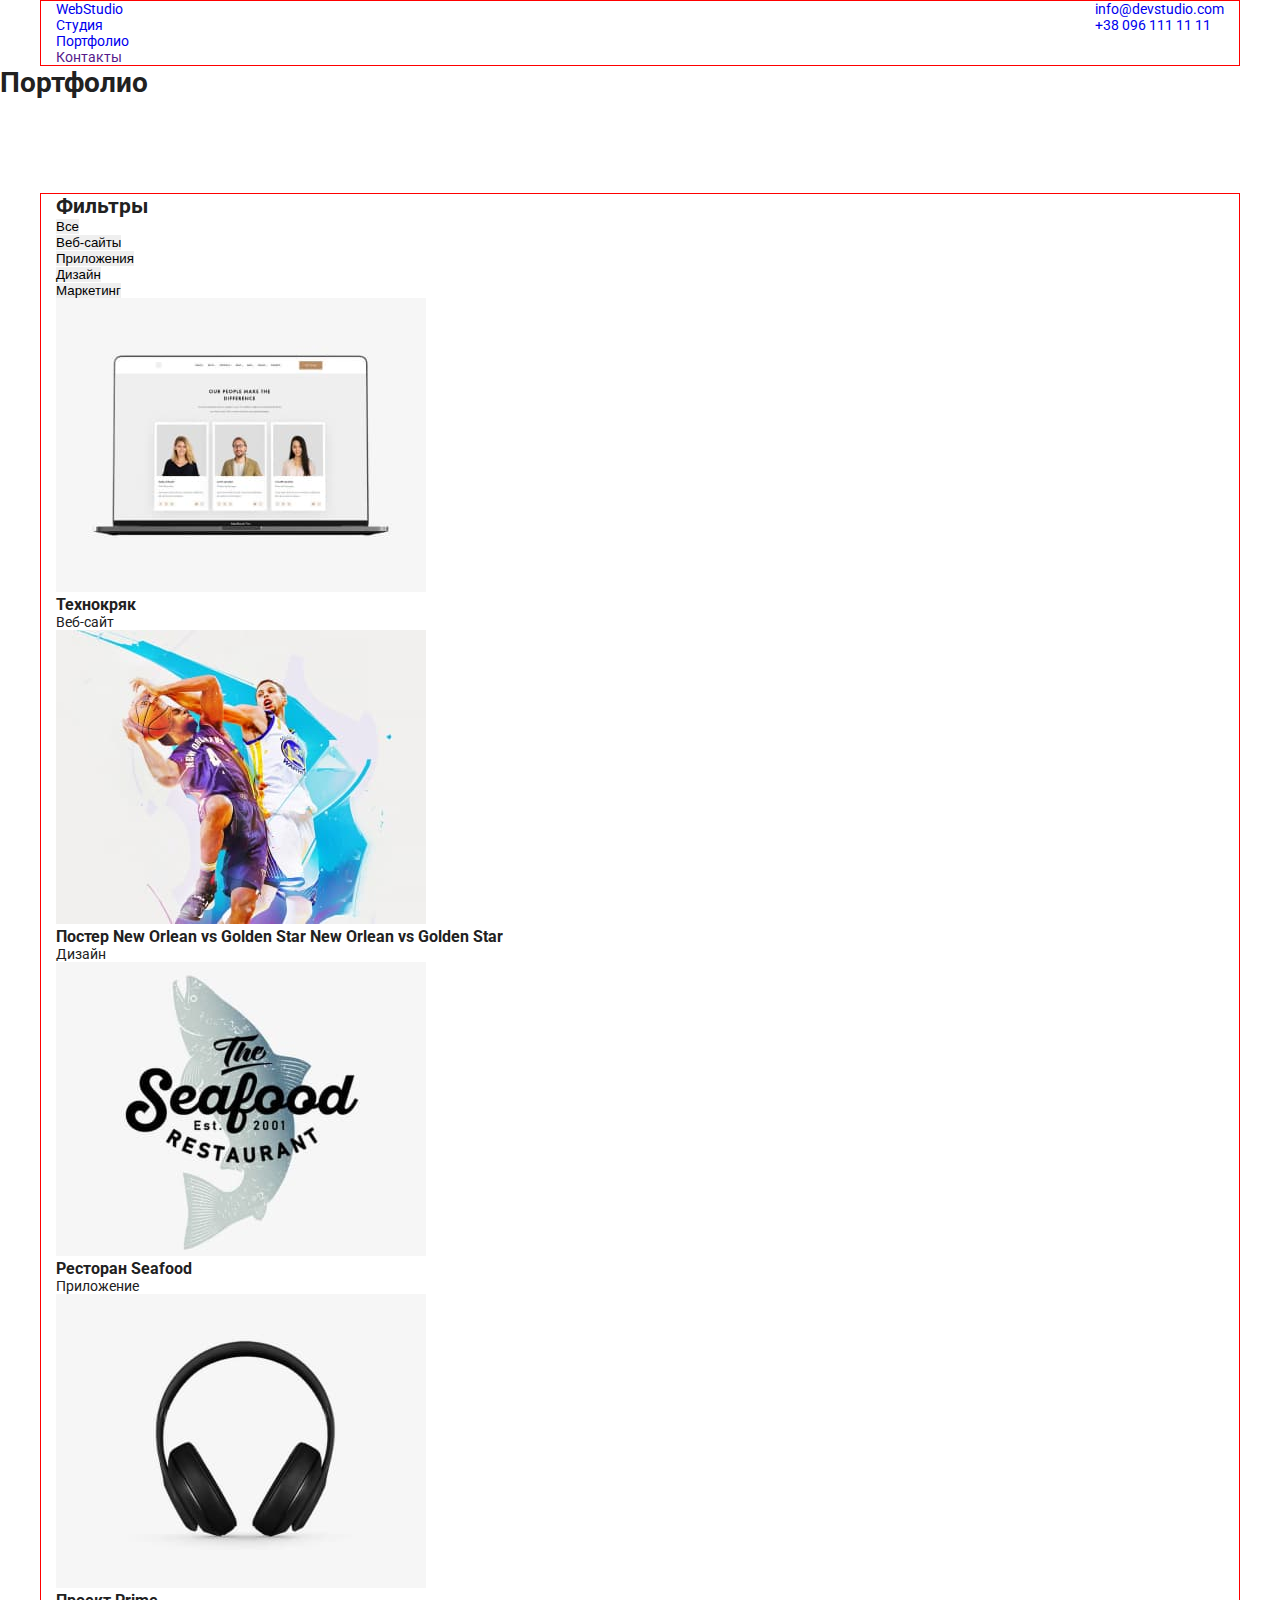
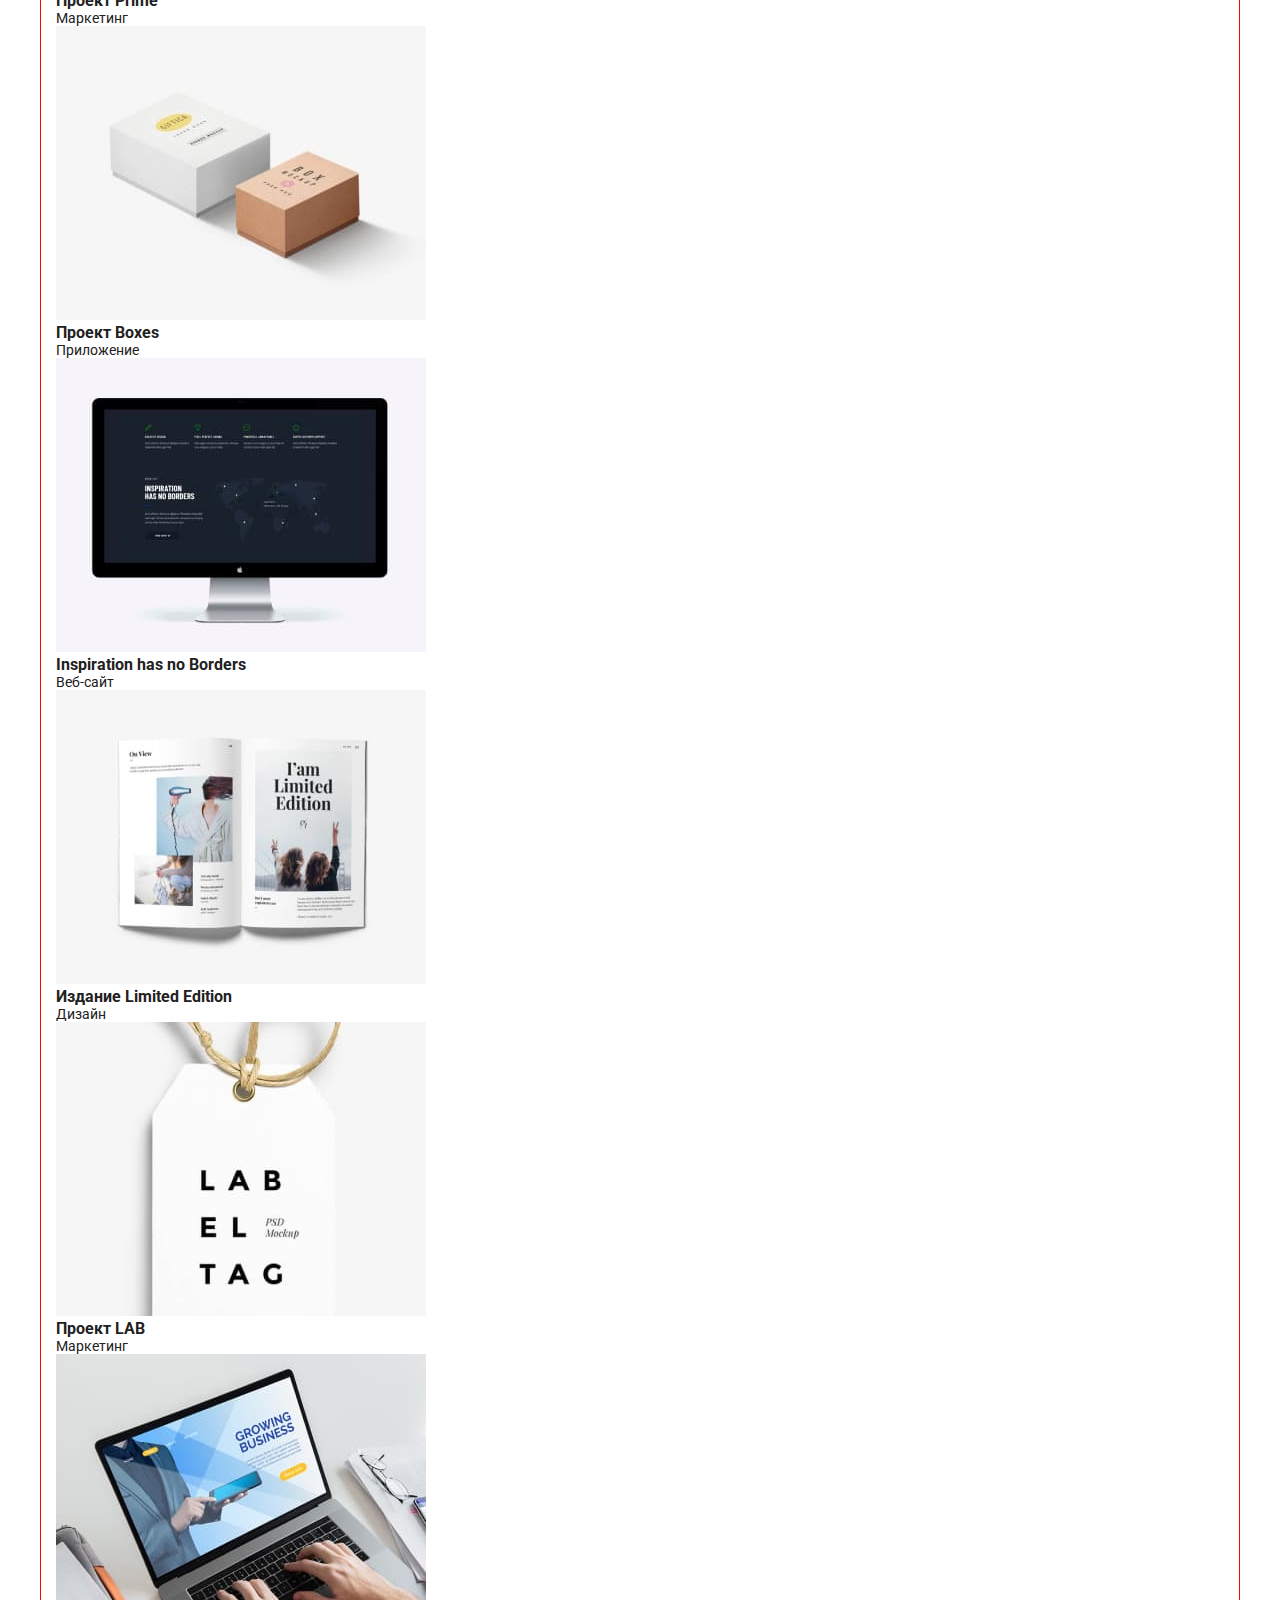
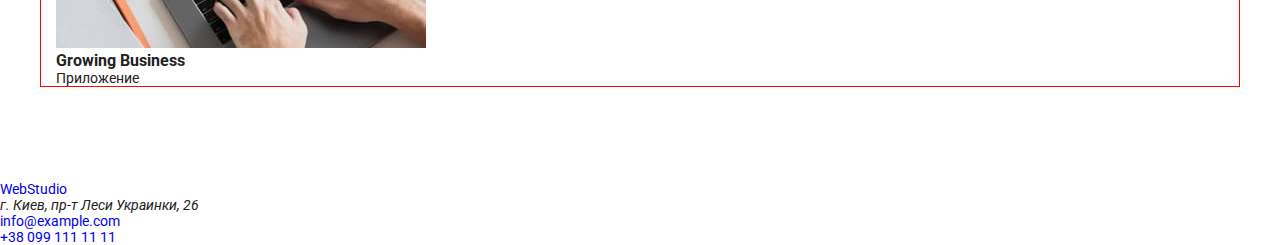
==== portfolio.html @ a8e79a12 "add html page 'portfolio', general css" ====
<!DOCTYPE html>
<html lang="en">
    <head>
        <meta charset="UTF-8" />
        <meta http-equiv="X-UA-Compatible" content="IE=edge" />
        <meta name="viewport" content="width=device-width, initial-scale=1.0" />
        <title>Document</title>
        <link rel="preconnect" href="https://fonts.googleapis.com" />
        <link rel="preconnect" href="https://fonts.gstatic.com" crossorigin />
        <link
            href="https://fonts.googleapis.com/css2?family=Raleway:wght@700&family=Roboto:wght@400;500;700;900&display=swap"
            rel="stylesheet"
        />
        <link rel="stylesheet" href="./css/reset.css" />
        <link rel="stylesheet" href="./css/styles.css" />
    </head>
    <body>
        <header class="header">
            <div class="container header-container">
                <nav>
                    <a href="./index.html" lang="eng" class="logo"
                        >Web<span>Studio</span></a
                    >
                    <ul class="nav-links">
                        <li class="nav-links-item">
                            <a class="nav-links-link" href="./index.html"
                                >Студия</a
                            >
                        </li>
                        <li class="nav-links-item">
                            <a
                                class="nav-links-link"
                                href="./portfolio.html"
                                lang="eng"
                                >Портфолио</a
                            >
                        </li>
                        <li class="nav-links-item">
                            <a class="nav-links-link" href="">Контакты</a>
                        </li>
                    </ul>
                </nav>
                <ul class="contacts">
                    <li class="contacts-item">
                        <a
                            href="mailto:info@devstudio.com"
                            class="contacts-link"
                            lang="eng"
                            >info@devstudio.com</a
                        >
                    </li>
                    <li class="contacts-item">
                        <a href="tel:+380961111111" class="contacts-link"
                            >+38 096 111 11 11</a
                        >
                    </li>
                </ul>
            </div>
        </header>
        <h1>Портфолио</h1>
        <section class="section">
            <div class="container">
                <h2>Фильтры</h2>
                <ul>
                    <li><button type="button">Все</button></li>
                    <li><button type="button">Веб-сайты</button></li>
                    <li><button type="button">Приложения</button></li>
                    <li><button type="button">Дизайн</button></li>
                    <li><button type="button">Маркетинг</button></li>
                </ul>
                <ul>
                    <li>
                        <img
                            src="./img/portfolio-page/project1.jpg"
                            alt="Экран
                        ноутбука с активной страницей веб-сайта"
                            width="370"
                            height="294"
                        />
                        <div class="description"></div>
                        <h3>Технокряк</h3>
                        <p>Веб-сайт</p>
                    </li>
                    <li>
                        <img
                            src="./img/portfolio-page/project2.jpg"
                            alt="Игра двух баскетболистов"
                            width="370"
                            height="294"
                        />
                        <div class="description">
                            <h3>
                                Постер
                                <span lang="eng"
                                    >New Orlean vs Golden Star</span
                                >
                                New Orlean vs Golden Star
                            </h3>
                            <p>Дизайн</p>
                        </div>
                    </li>
                    <li>
                        <img
                            src="./img/portfolio-page/project3.jpg"
                            alt="Логотип ресторана Seafood"
                            width="370"
                            height="294"
                        />
                        <div class="description">
                            <h3>Ресторан <span lang="eng">Seafood</span></h3>
                            <p>Приложение</p>
                        </div>
                    </li>
                    <li>
                        <img
                            src="./img/portfolio-page/project4.jpg"
                            alt="Чёрные наушники"
                            width="370"
                            height="294"
                        />
                        <div class="description">
                            <h3>Проект <span lang="eng">Prime</span></h3>
                            <p>Маркетинг</p>
                        </div>
                    </li>
                    <li>
                        <img
                            src="./img/portfolio-page/project5.jpg"
                            alt="Две коробки:белая и бежевая"
                            width="370"
                            height="294"
                        />
                        <div class="description">
                            <h3>Проект <span lang="eng">Boxes</span></h3>
                            <p>Приложение</p>
                        </div>
                    </li>
                    <li>
                        <img
                            src="./img/portfolio-page/project6.jpg"
                            alt="Стационарный монитор"
                            width="370"
                            height="294"
                        />
                        <div class="description">
                            <h3 lang="eng">Inspiration has no Borders</h3>
                            <p>Веб-сайт</p>
                        </div>
                    </li>
                    <li>
                        <img
                            src="./img/portfolio-page/project7.jpg"
                            alt="Разворот книги"
                            width="370"
                            height="294"
                        />
                        <div class="description">
                            <h3>
                                Издание <span lang="eng">Limited Edition</span>
                            </h3>
                            <p>Дизайн</p>
                        </div>
                    </li>
                    <li>
                        <img
                            src="./img/portfolio-page/project8.jpg"
                            alt="Бирка со шнурком и ушком"
                            width="370"
                            height="294"
                        />
                        <div class="description">
                            <h3>Проект <span lang="eng">LAB</span></h3>
                            <p>Маркетинг</p>
                        </div>
                    </li>
                    <li>
                        <img
                            src="./img/portfolio-page/project9.jpg"
                            alt="Работа за ноутбуком"
                            width="370"
                            height="294"
                        />
                        <div class="description">
                            <h3 lang="eng">Growing Business</h3>
                            <p>Приложение</p>
                        </div>
                    </li>
                </ul>
            </div>
        </section>

        <footer class="footer">
            <div class="conteiner">
                <a href="./index.html" lang="eng" class="logo"
                    >Web<span>Studio</span></a
                >
                <address>г. Киев, пр-т Леси Украинки, 26</address>
                <ul class="contacts">
                    <li class="contacts-item">
                        <a
                            href="mailto:info@example.com"
                            class="contacts-link"
                            lang="eng"
                            >info@example.com</a
                        >
                    </li>
                    <li class="contacts-item">
                        <a href="tel:+380991111111" class="contacts-link"
                            >+38 099 111 11 11</a
                        >
                    </li>
                </ul>
            </div>
        </footer>
    </body>
</html>
---- css/styles.css ----
:root {
    --primary-color: #212121;
    --secondary-color: #757575;
    --white-color: #fff;
}
body {
    font-size: 14px;
    font-weight: 400;
    font-style: normal;
    font-family: 'Roboto', 'sans-serif';
    color: var(--primary-color);
}
.section {
    padding: 94px 0;
}
.container {
    width: 1200px;
    margin: 0 auto;
    border: 1px solid red;
    padding: 0 15px;
}
.header-container {
    display: flex;
    justify-content: space-between;
}
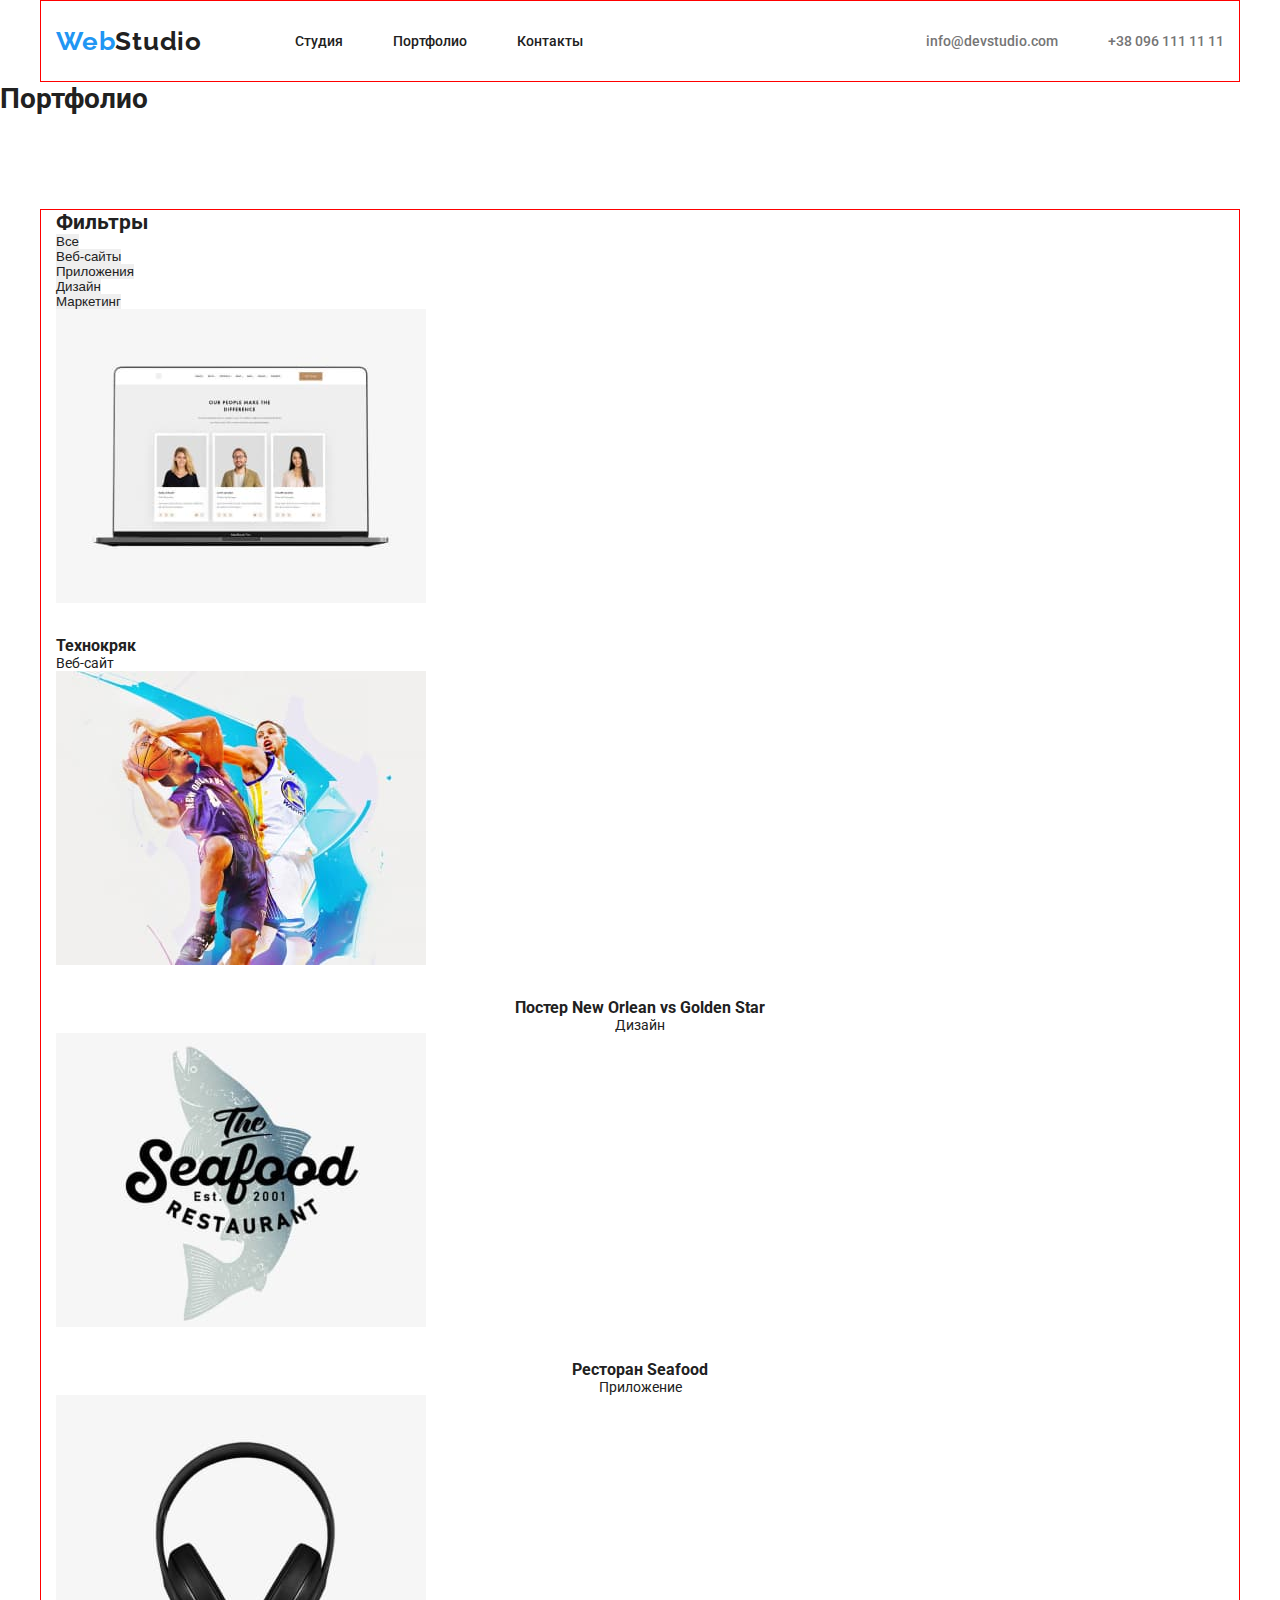
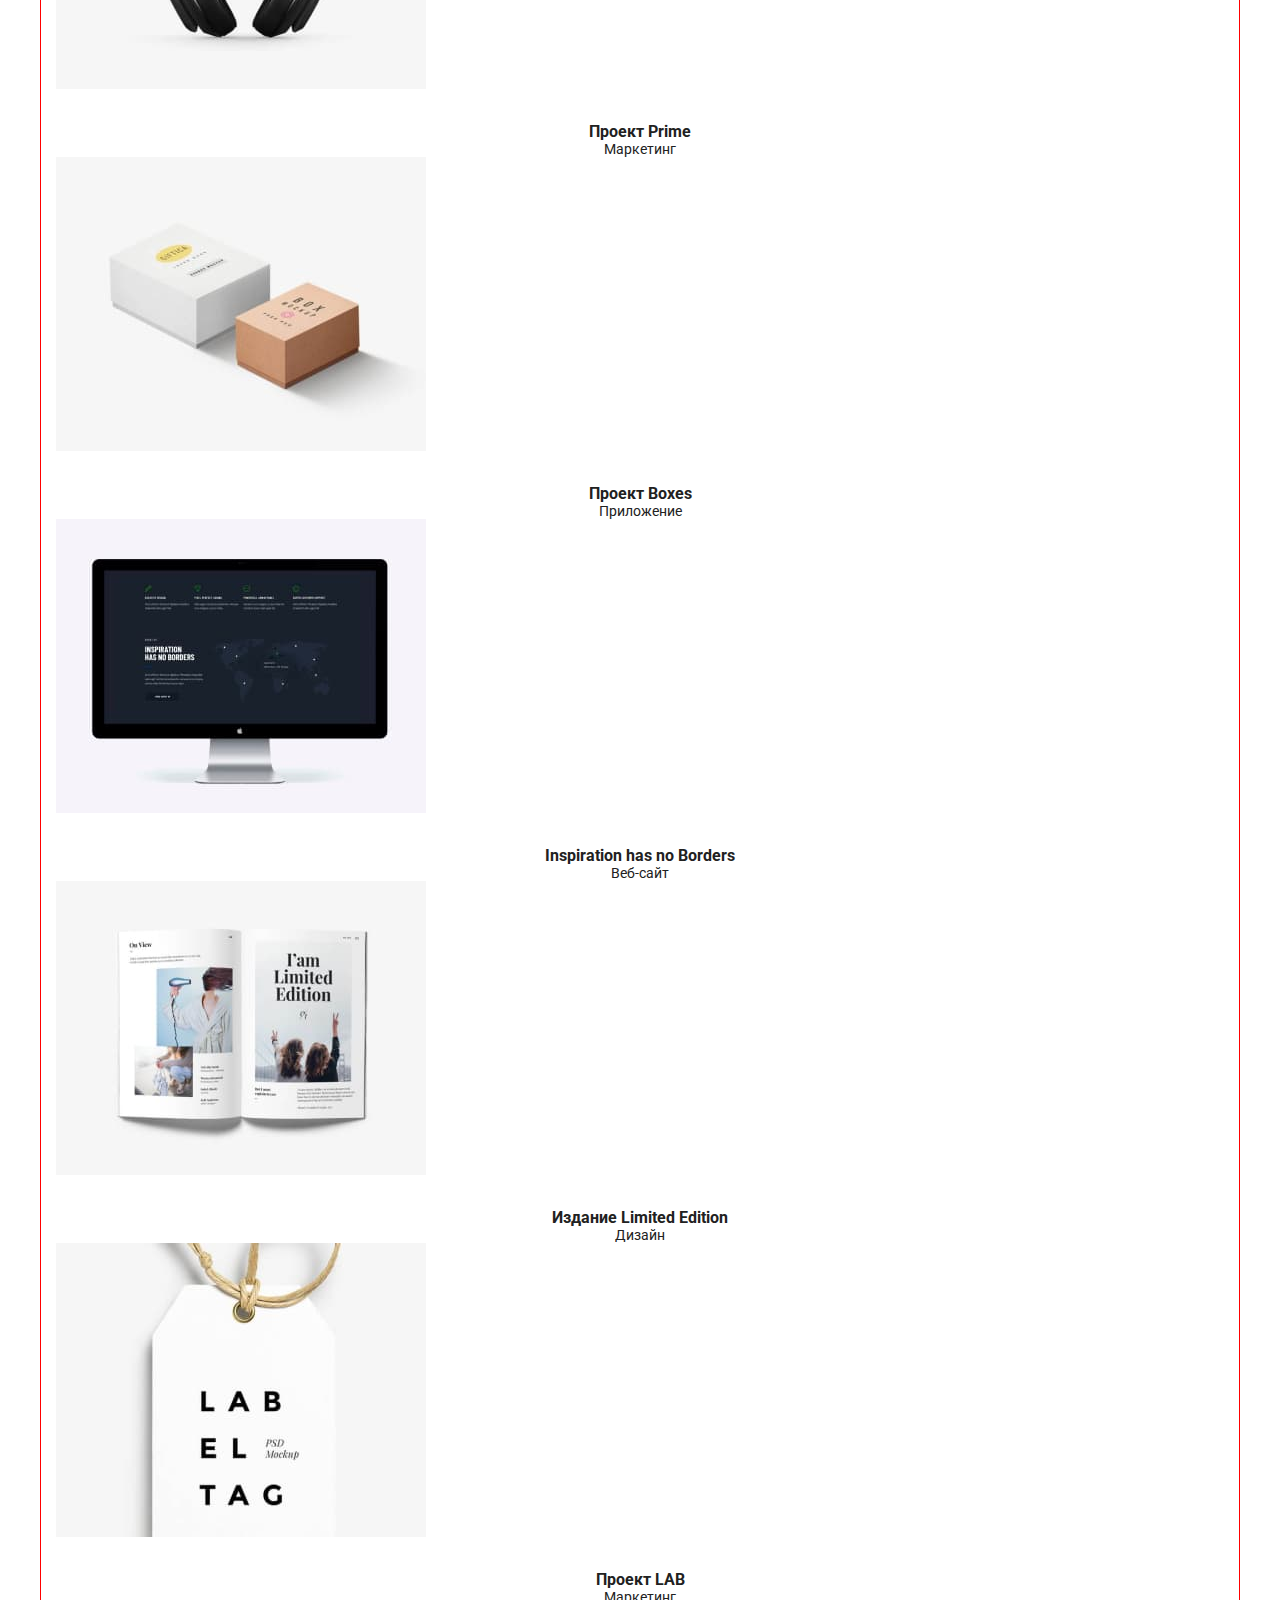
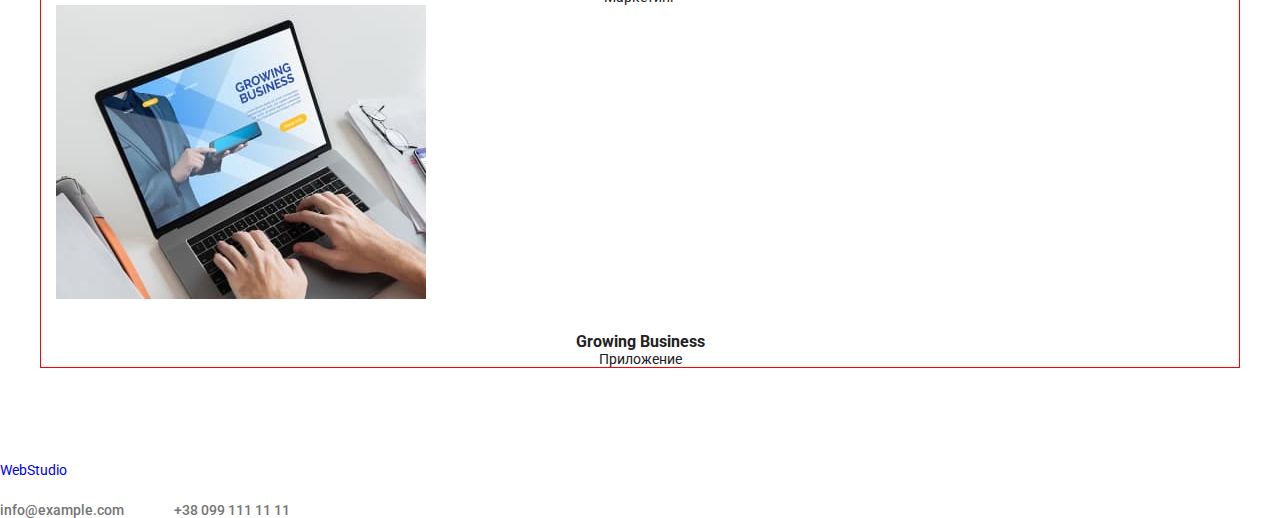
==== commit 8b5388bc: "add css styles" ====
--- a/portfolio.html
+++ b/portfolio.html
@@ -17,8 +17,8 @@
     <body>
         <header class="header">
             <div class="container header-container">
-                <nav>
-                    <a href="./index.html" lang="eng" class="logo"
+                <nav class="page-nav">
+                    <a href="./index.html" lang="en" class="logo"
                         >Web<span>Studio</span></a
                     >
                     <ul class="nav-links">
@@ -31,12 +31,12 @@
                             <a
                                 class="nav-links-link"
                                 href="./portfolio.html"
-                                lang="eng"
+                                lang="en"
                                 >Портфолио</a
                             >
                         </li>
                         <li class="nav-links-item">
-                            <a class="nav-links-link" href="">Контакты</a>
+                            <a class="nav-links-link" href="#">Контакты</a>
                         </li>
                     </ul>
                 </nav>
@@ -44,8 +44,8 @@
                     <li class="contacts-item">
                         <a
                             href="mailto:info@devstudio.com"
+                            lang="en"
                             class="contacts-link"
-                            lang="eng"
                             >info@devstudio.com</a
                         >
                     </li>
@@ -57,150 +57,169 @@
                 </ul>
             </div>
         </header>
-        <h1>Портфолио</h1>
-        <section class="section">
-            <div class="container">
-                <h2>Фильтры</h2>
-                <ul>
-                    <li><button type="button">Все</button></li>
-                    <li><button type="button">Веб-сайты</button></li>
-                    <li><button type="button">Приложения</button></li>
-                    <li><button type="button">Дизайн</button></li>
-                    <li><button type="button">Маркетинг</button></li>
-                </ul>
-                <ul>
-                    <li>
-                        <img
-                            src="./img/portfolio-page/project1.jpg"
-                            alt="Экран
+        <main>
+            <h1>Портфолио</h1>
+            <section class="section">
+                <div class="container">
+                    <h2>Фильтры</h2>
+                    <ul class="filter-button">
+                        <li>
+                            <button type="button" class="button">Все</button>
+                        </li>
+                        <li>
+                            <button type="button" class="button">
+                                Веб-сайты
+                            </button>
+                        </li>
+                        <li>
+                            <button type="button" class="button">
+                                Приложения
+                            </button>
+                        </li>
+                        <li>
+                            <button type="button" class="button">Дизайн</button>
+                        </li>
+                        <li>
+                            <button type="button" class="button">
+                                Маркетинг
+                            </button>
+                        </li>
+                    </ul>
+                    <ul>
+                        <li>
+                            <img
+                                src="./img/portfolio-page/project1.jpg"
+                                alt="Экран
                         ноутбука с активной страницей веб-сайта"
-                            width="370"
-                            height="294"
-                        />
-                        <div class="description"></div>
-                        <h3>Технокряк</h3>
-                        <p>Веб-сайт</p>
-                    </li>
-                    <li>
-                        <img
-                            src="./img/portfolio-page/project2.jpg"
-                            alt="Игра двух баскетболистов"
-                            width="370"
-                            height="294"
-                        />
-                        <div class="description">
-                            <h3>
-                                Постер
-                                <span lang="eng"
-                                    >New Orlean vs Golden Star</span
-                                >
-                                New Orlean vs Golden Star
-                            </h3>
-                            <p>Дизайн</p>
-                        </div>
-                    </li>
-                    <li>
-                        <img
-                            src="./img/portfolio-page/project3.jpg"
-                            alt="Логотип ресторана Seafood"
-                            width="370"
-                            height="294"
-                        />
-                        <div class="description">
-                            <h3>Ресторан <span lang="eng">Seafood</span></h3>
-                            <p>Приложение</p>
-                        </div>
-                    </li>
-                    <li>
-                        <img
-                            src="./img/portfolio-page/project4.jpg"
-                            alt="Чёрные наушники"
-                            width="370"
-                            height="294"
-                        />
-                        <div class="description">
-                            <h3>Проект <span lang="eng">Prime</span></h3>
-                            <p>Маркетинг</p>
-                        </div>
-                    </li>
-                    <li>
-                        <img
-                            src="./img/portfolio-page/project5.jpg"
-                            alt="Две коробки:белая и бежевая"
-                            width="370"
-                            height="294"
-                        />
-                        <div class="description">
-                            <h3>Проект <span lang="eng">Boxes</span></h3>
-                            <p>Приложение</p>
-                        </div>
-                    </li>
-                    <li>
-                        <img
-                            src="./img/portfolio-page/project6.jpg"
-                            alt="Стационарный монитор"
-                            width="370"
-                            height="294"
-                        />
-                        <div class="description">
-                            <h3 lang="eng">Inspiration has no Borders</h3>
+                                width="370"
+                                height="294"
+                            />
+                            <div class="description"></div>
+                            <h3>Технокряк</h3>
                             <p>Веб-сайт</p>
-                        </div>
-                    </li>
-                    <li>
-                        <img
-                            src="./img/portfolio-page/project7.jpg"
-                            alt="Разворот книги"
-                            width="370"
-                            height="294"
-                        />
-                        <div class="description">
-                            <h3>
-                                Издание <span lang="eng">Limited Edition</span>
-                            </h3>
-                            <p>Дизайн</p>
-                        </div>
-                    </li>
-                    <li>
-                        <img
-                            src="./img/portfolio-page/project8.jpg"
-                            alt="Бирка со шнурком и ушком"
-                            width="370"
-                            height="294"
-                        />
-                        <div class="description">
-                            <h3>Проект <span lang="eng">LAB</span></h3>
-                            <p>Маркетинг</p>
-                        </div>
-                    </li>
-                    <li>
-                        <img
-                            src="./img/portfolio-page/project9.jpg"
-                            alt="Работа за ноутбуком"
-                            width="370"
-                            height="294"
-                        />
-                        <div class="description">
-                            <h3 lang="eng">Growing Business</h3>
-                            <p>Приложение</p>
-                        </div>
-                    </li>
-                </ul>
-            </div>
-        </section>
-
+                        </li>
+                        <li>
+                            <img
+                                src="./img/portfolio-page/project2.jpg"
+                                alt="Игра двух баскетболистов"
+                                width="370"
+                                height="294"
+                            />
+                            <div class="description">
+                                <h3>
+                                    Постер
+                                    <span lang="en"
+                                        >New Orlean vs Golden Star</span
+                                    >
+                                </h3>
+                                <p>Дизайн</p>
+                            </div>
+                        </li>
+                        <li>
+                            <img
+                                src="./img/portfolio-page/project3.jpg"
+                                alt="Логотип ресторана Seafood"
+                                width="370"
+                                height="294"
+                            />
+                            <div class="description">
+                                <h3>Ресторан <span lang="en">Seafood</span></h3>
+                                <p>Приложение</p>
+                            </div>
+                        </li>
+                        <li>
+                            <img
+                                src="./img/portfolio-page/project4.jpg"
+                                alt="Чёрные наушники"
+                                width="370"
+                                height="294"
+                            />
+                            <div class="description">
+                                <h3>Проект <span lang="en">Prime</span></h3>
+                                <p>Маркетинг</p>
+                            </div>
+                        </li>
+                        <li>
+                            <img
+                                src="./img/portfolio-page/project5.jpg"
+                                alt="Две коробки:белая и бежевая"
+                                width="370"
+                                height="294"
+                            />
+                            <div class="description">
+                                <h3>Проект <span lang="en">Boxes</span></h3>
+                                <p>Приложение</p>
+                            </div>
+                        </li>
+                        <li>
+                            <img
+                                src="./img/portfolio-page/project6.jpg"
+                                alt="Стационарный монитор"
+                                width="370"
+                                height="294"
+                            />
+                            <div class="description">
+                                <h3 lang="en">Inspiration has no Borders</h3>
+                                <p>Веб-сайт</p>
+                            </div>
+                        </li>
+                        <li>
+                            <img
+                                src="./img/portfolio-page/project7.jpg"
+                                alt="Разворот книги"
+                                width="370"
+                                height="294"
+                            />
+                            <div class="description">
+                                <h3>
+                                    Издание
+                                    <span lang="en">Limited Edition</span>
+                                </h3>
+                                <p>Дизайн</p>
+                            </div>
+                        </li>
+                        <li>
+                            <img
+                                src="./img/portfolio-page/project8.jpg"
+                                alt="Бирка со шнурком и ушком"
+                                width="370"
+                                height="294"
+                            />
+                            <div class="description">
+                                <h3>Проект <span lang="en">LAB</span></h3>
+                                <p>Маркетинг</p>
+                            </div>
+                        </li>
+                        <li>
+                            <img
+                                src="./img/portfolio-page/project9.jpg"
+                                alt="Работа за ноутбуком"
+                                width="370"
+                                height="294"
+                            />
+                            <div class="description">
+                                <h3 lang="en">Growing Business</h3>
+                                <p>Приложение</p>
+                            </div>
+                        </li>
+                    </ul>
+                </div>
+            </section>
+        </main>
         <footer class="footer">
             <div class="conteiner">
-                <a href="./index.html" lang="eng" class="logo"
+                <a href="./index.html" lang="en" class="logo-footer"
                     >Web<span>Studio</span></a
                 >
-                <address>г. Киев, пр-т Леси Украинки, 26</address>
+                <address class="address">
+                    г. Киев, пр-т Леси Украинки, 26
+                </address>
                 <ul class="contacts">
                     <li class="contacts-item">
                         <a
                             href="mailto:info@example.com"
+                            lang="en"
                             class="contacts-link"
-                            lang="eng"
                             >info@example.com</a
                         >
                     </li>
--- a/css/styles.css
+++ b/css/styles.css
@@ -1,13 +1,14 @@
 :root {
     --primary-color: #212121;
     --secondary-color: #757575;
-    --white-color: #fff;
+    --white-color: #ffffff;
+    --accent-color: #2196f3;
 }
 body {
     font-size: 14px;
     font-weight: 400;
     font-style: normal;
-    font-family: 'Roboto', 'sans-serif';
+    font-family: 'Roboto', sans-serif;
     color: var(--primary-color);
 }
 .section {
@@ -19,7 +20,118 @@
     border: 1px solid red;
     padding: 0 15px;
 }
+.page-nav,
+.contacts,
+.nav-links,
+.header-container,
+.team,
+.items,
+.button {
+    display: flex;
+}
+.page-nav {
+    align-items: center;
+}
 .header-container {
-    display: flex;
     justify-content: space-between;
 }
+.logo {
+    font-family: 'Raleway', sans-serif;
+    font-weight: bold;
+    font-size: 26px;
+    line-height: calc(31 / 26);
+    letter-spacing: 0.03em;
+    color: var(--accent-color);
+    margin-right: 93px;
+}
+.logo span {
+    color: var(--primary-color);
+}
+.nav-links-item + .nav-links-item {
+    margin-left: 50px;
+}
+.contacts-item:not(:last-child) {
+    margin-right: 50px;
+}
+
+.contacts-link,
+.nav-links-link {
+    padding: 32px 0;
+    display: block;
+    font-weight: 500;
+    color: var(--primary-color);
+}
+
+.contacts-link {
+    color: var(--secondary-color);
+}
+.contacts-link:focus,
+.nav-links-link:hover,
+.contacts-link:hover,
+.nav-links-link:focus {
+    color: var(--accent-color);
+}
+button:hover,
+button:focus {
+    background-color: var(--accent-color);
+    color: var(--white-color);
+}
+
+.nav-links,
+.button {
+    color: var(--primary-color);
+}
+
+.address {
+    text-decoration: none;
+    font-size: 14px;
+    line-height: calc(24 / 14);
+    letter-spacing: 0.03em;
+    font-style: normal;
+    color: var(--white-color);
+}
+.description {
+    text-align: center;
+    margin-top: 30px;
+}
+
+.team-position {
+    margin: 10px 0 30px 0;
+    padding: 10px 0 30px 0;
+    font-size: 16px;
+    line-height: calc(19 / 16);
+    letter-spacing: 0.03em;
+    color: var(--secondary-color);
+}
+.team-section {
+    background-color: #f5f4fa;
+}
+.list-item-section {
+    padding: 30px 0;
+    margin-right: 30px;
+}
+.list-item {
+    background-color: var(--white-color);
+}
+.button {
+    cursor: pointer;
+}
+.footer-section {
+    background-color: #2f303a;
+    margin-bottom: 20px;
+}
+.footer-section span {
+    color: var(--white-color);
+}
+.footer-section .logo {
+    margin: 0 0 20px 0;
+}
+.contacts-item-footer {
+    font-size: 14px;
+    line-height: calc(24 / 14);
+    letter-spacing: 0.03em;
+    margin-top: 9px;
+}
+.footer .contacts-link {
+    padding: 0;
+}
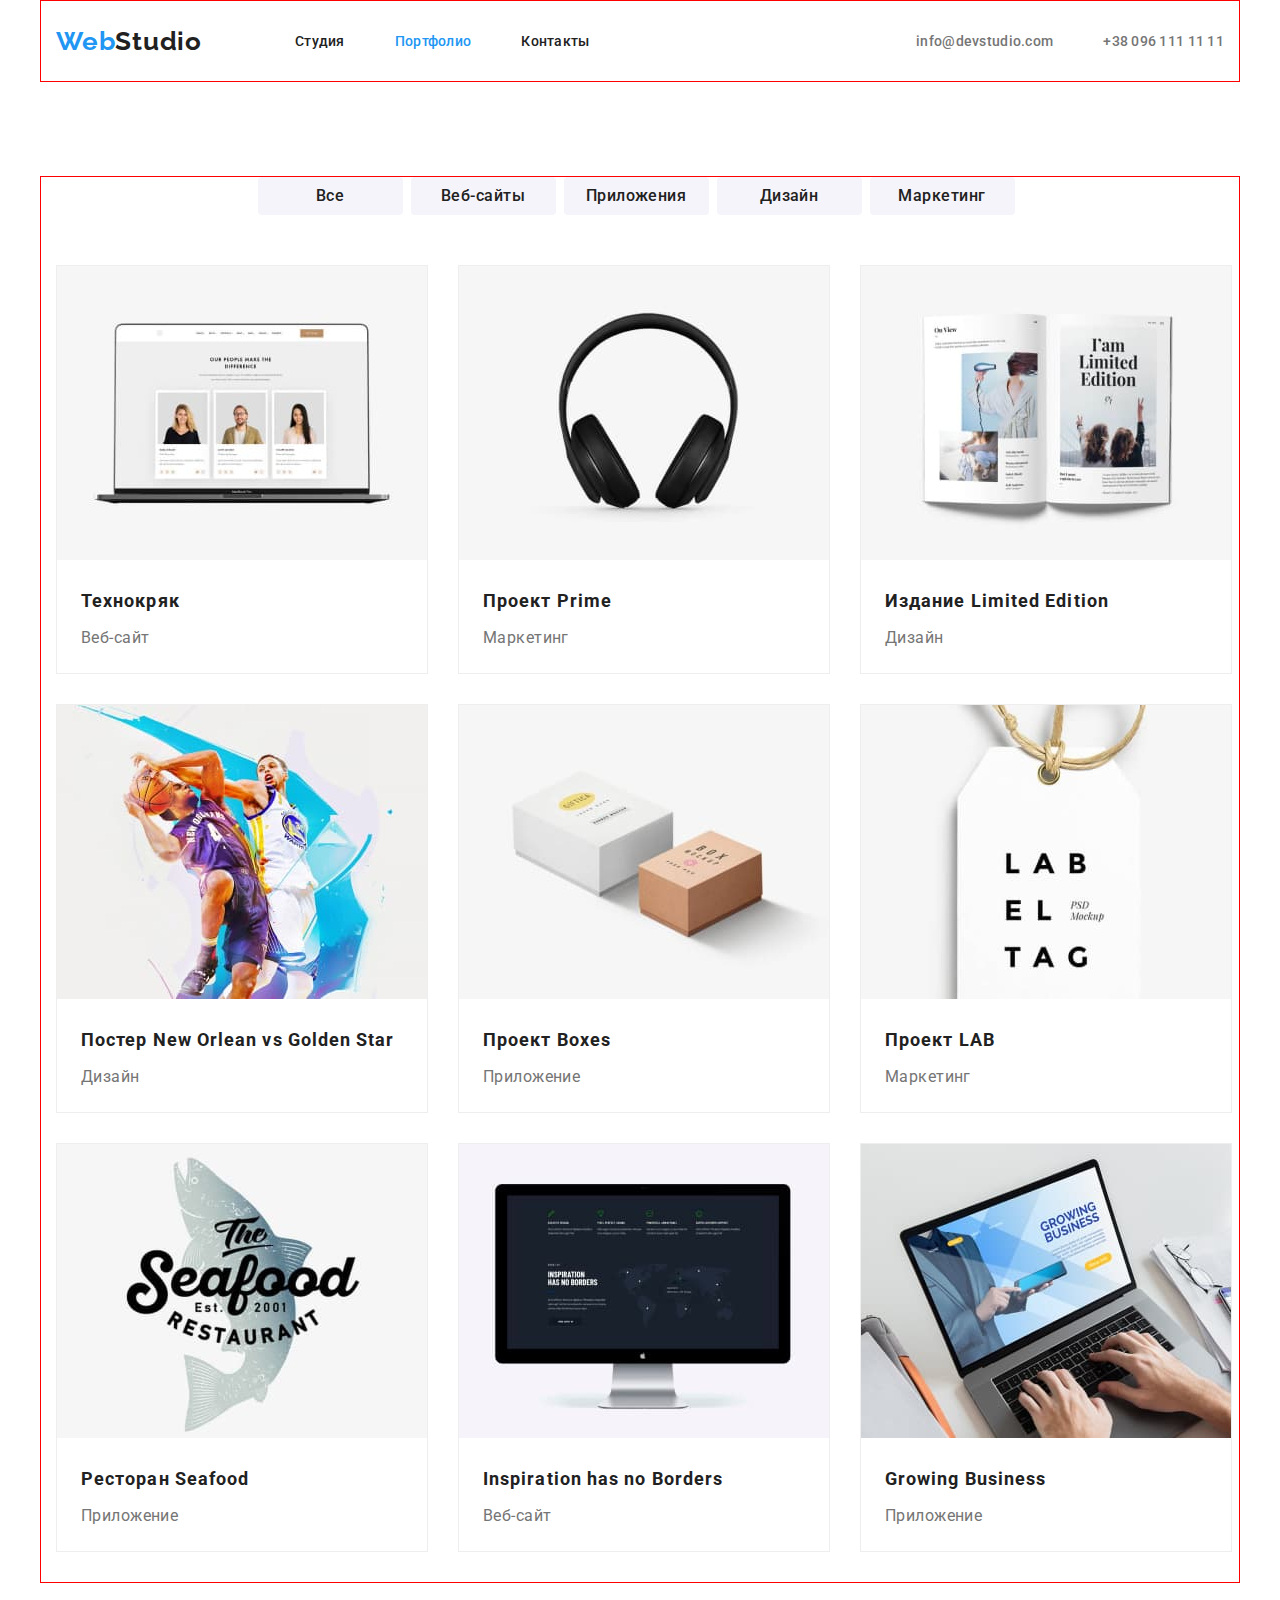
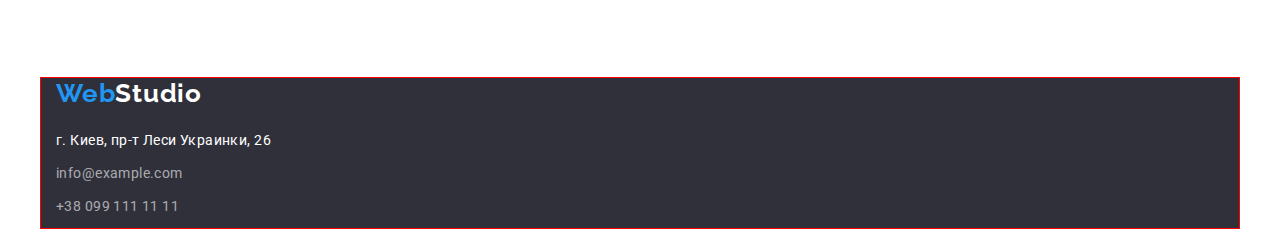
==== commit 6aee1701: "finish page portfolio" ====
--- a/portfolio.html
+++ b/portfolio.html
@@ -1,235 +1,219 @@
 <!DOCTYPE html>
 <html lang="en">
-    <head>
-        <meta charset="UTF-8" />
-        <meta http-equiv="X-UA-Compatible" content="IE=edge" />
-        <meta name="viewport" content="width=device-width, initial-scale=1.0" />
-        <title>Document</title>
-        <link rel="preconnect" href="https://fonts.googleapis.com" />
-        <link rel="preconnect" href="https://fonts.gstatic.com" crossorigin />
-        <link
-            href="https://fonts.googleapis.com/css2?family=Raleway:wght@700&family=Roboto:wght@400;500;700;900&display=swap"
-            rel="stylesheet"
-        />
-        <link rel="stylesheet" href="./css/reset.css" />
-        <link rel="stylesheet" href="./css/styles.css" />
-    </head>
-    <body>
-        <header class="header">
-            <div class="container header-container">
-                <nav class="page-nav">
-                    <a href="./index.html" lang="en" class="logo"
-                        >Web<span>Studio</span></a
-                    >
-                    <ul class="nav-links">
-                        <li class="nav-links-item">
-                            <a class="nav-links-link" href="./index.html"
-                                >Студия</a
-                            >
-                        </li>
-                        <li class="nav-links-item">
-                            <a
-                                class="nav-links-link"
-                                href="./portfolio.html"
-                                lang="en"
-                                >Портфолио</a
-                            >
-                        </li>
-                        <li class="nav-links-item">
-                            <a class="nav-links-link" href="#">Контакты</a>
-                        </li>
-                    </ul>
-                </nav>
-                <ul class="contacts">
-                    <li class="contacts-item">
-                        <a
-                            href="mailto:info@devstudio.com"
-                            lang="en"
-                            class="contacts-link"
-                            >info@devstudio.com</a
-                        >
-                    </li>
-                    <li class="contacts-item">
-                        <a href="tel:+380961111111" class="contacts-link"
-                            >+38 096 111 11 11</a
-                        >
-                    </li>
-                </ul>
+   <head>
+      <meta charset="UTF-8" />
+      <meta http-equiv="X-UA-Compatible" content="IE=edge" />
+      <meta name="viewport" content="width=device-width, initial-scale=1.0" />
+      <title>Document</title>
+      <link rel="preconnect" href="https://fonts.googleapis.com" />
+      <link rel="preconnect" href="https://fonts.gstatic.com" crossorigin />
+      <link
+         href="https://fonts.googleapis.com/css2?family=Raleway:wght@700&family=Roboto:wght@400;500;700;900&display=swap"
+         rel="stylesheet"
+      />
+      <link rel="stylesheet" href="./css/reset.css" />
+      <link rel="stylesheet" href="./css/styles.css" />
+   </head>
+   <body>
+      <header class="header">
+         <div class="container header-container">
+            <nav class="page-nav">
+               <a href="./index.html" lang="en" class="logo"
+                  >Web<span>Studio</span></a
+               >
+               <ul class="nav-links">
+                  <li class="nav-links-item">
+                     <a class="nav-links-link" href="./index.html">Студия</a>
+                  </li>
+                  <li class="nav-links-item">
+                     <a
+                        class="nav-links-link current-link"
+                        href="./portfolio.html"
+                        lang="en"
+                        >Портфолио</a
+                     >
+                  </li>
+                  <li class="nav-links-item">
+                     <a class="nav-links-link" href="#">Контакты</a>
+                  </li>
+               </ul>
+            </nav>
+            <ul class="contacts">
+               <li class="contacts-item">
+                  <a
+                     class="contacts-link"
+                     href="mailto:info@devstudio.com"
+                     lang="en"
+                     >info@devstudio.com</a
+                  >
+               </li>
+               <li class="contacts-item">
+                  <a class="contacts-link" href="tel:+380961111111"
+                     >+38 096 111 11 11</a
+                  >
+               </li>
+            </ul>
+         </div>
+      </header>
+      <main>
+         <h1 hidden>Портфолио</h1>
+         <section class="section">
+            <h2 hidden>Фильтр</h2>
+            <div class="container filter-container">
+               <section class="button-section">
+               <button type="button" class="filter-button">Все</button>
+
+               <button type="button" class="filter-button">Веб-сайты</button>
+
+               <button type="button" class="filter-button">Приложения</button>
+
+               <button type="button" class="filter-button">Дизайн</button>
+
+               <button type="button" class="filter-button">Маркетинг</button> </section>
+               <ul class="projects-list">
+                  <div>
+                  <li class="projects-list-item">
+                       <img
+                        src="./img/portfolio-page/project1.jpg"
+                        alt="Экран
+                        ноутбука с активной страницей веб-сайта"
+                        width="370"
+                        height="294"
+                     />
+                     <div class="description-projects">
+                     <h3 class="description-title">Технокряк</h3>
+                     <p class="description-subtitle">Веб-сайт</p></div>
+                  </li>
+                  <li class="projects-list-item">
+                     <img
+                        src="./img/portfolio-page/project2.jpg"
+                        alt="Игра двух баскетболистов"
+                        width="370"
+                        height="294"
+                     />
+                     <div class="description-projects">
+                        <h3  class="description-title">
+                           Постер
+                           <span lang="en">New Orlean vs Golden Star</span>
+                        </h3 class="description-title">
+                        <p class="description-subtitle">Дизайн</p>
+                     </div>
+                  </li>
+                  <li class="projects-list-item">
+                     <img
+                        src="./img/portfolio-page/project3.jpg"
+                        alt="Логотип ресторана Seafood"
+                        width="370"
+                        height="294"
+                     />
+                     <div class="description-projects">
+                        <h3 class="description-title">Ресторан <span lang="en">Seafood</span></h3>
+                        <p class="description-subtitle">Приложение</p>
+                     </div>
+                  </li></div>
+                  <div>
+                  <li class="projects-list-item">
+                     <img
+                        src="./img/portfolio-page/project4.jpg"
+                        alt="Чёрные наушники"
+                        width="370"
+                        height="294"
+                     />
+                     <div class="description-projects">
+                        <h3 class="description-title">Проект <span lang="en">Prime</span></h3>
+                        <p class="description-subtitle">Маркетинг</p>
+                     </div>
+                  </li>
+                  <li class="projects-list-item">
+                     <img
+                        src="./img/portfolio-page/project5.jpg"
+                        alt="Две коробки:белая и бежевая"
+                        width="370"
+                        height="294"
+                     />
+                     <div class="description-projects">
+                        <h3 class="description-title">Проект <span lang="en">Boxes</span></h3>
+                        <p class="description-subtitle">Приложение</p>
+                     </div>
+                  </li>
+                     <li class="projects-list-item">
+                     <img
+                        src="./img/portfolio-page/project6.jpg"
+                        alt="Стационарный монитор"
+                        width="370"
+                        height="294"
+                     />
+                     <div class="description-projects">
+                        <h3  class="description-title" lang="en">Inspiration has no Borders</h3>
+                        <p class="description-subtitle">Веб-сайт</p>
+                     </div>
+                  </li></div>
+                  <div>
+                  <li class="projects-list-item">
+                     <img
+                        src="./img/portfolio-page/project7.jpg"
+                        alt="Разворот книги"
+                        width="370"
+                        height="294"
+                     />
+                     <div class="description-projects">
+                        <h3 class="description-title">
+                           Издание
+                           <span lang="en">Limited Edition</span>
+                        </h3>
+                        <p class="description-subtitle">Дизайн</p>
+                     </div>
+                  </li>
+                  <li class="projects-list-item">
+                     <img
+                        src="./img/portfolio-page/project8.jpg"
+                        alt="Бирка со шнурком и ушком"
+                        width="370"
+                        height="294"
+                     />
+                     <div class="description-projects">
+                        <h3 class="description-title">Проект <span lang="en">LAB</span></h3>
+                        <p class="description-subtitle">Маркетинг</p>
+                     </div>
+                  </li>
+                  <li class="projects-list-item">
+                     <img
+                        src="./img/portfolio-page/project9.jpg"
+                        alt="Работа за ноутбуком"
+                        width="370"
+                        height="294"
+                     />
+                     <div class="description-projects">
+                        <h3 class="description-title" lang="en">Growing Business</h3>
+                        <p class="description-subtitle">Приложение</p>
+                     </div>
+                  </li></div>
+               </ul>
             </div>
-        </header>
-        <main>
-            <h1>Портфолио</h1>
-            <section class="section">
-                <div class="container">
-                    <h2>Фильтры</h2>
-                    <ul class="filter-button">
-                        <li>
-                            <button type="button" class="button">Все</button>
-                        </li>
-                        <li>
-                            <button type="button" class="button">
-                                Веб-сайты
-                            </button>
-                        </li>
-                        <li>
-                            <button type="button" class="button">
-                                Приложения
-                            </button>
-                        </li>
-                        <li>
-                            <button type="button" class="button">Дизайн</button>
-                        </li>
-                        <li>
-                            <button type="button" class="button">
-                                Маркетинг
-                            </button>
-                        </li>
-                    </ul>
-                    <ul>
-                        <li>
-                            <img
-                                src="./img/portfolio-page/project1.jpg"
-                                alt="Экран
-                        ноутбука с активной страницей веб-сайта"
-                                width="370"
-                                height="294"
-                            />
-                            <div class="description"></div>
-                            <h3>Технокряк</h3>
-                            <p>Веб-сайт</p>
-                        </li>
-                        <li>
-                            <img
-                                src="./img/portfolio-page/project2.jpg"
-                                alt="Игра двух баскетболистов"
-                                width="370"
-                                height="294"
-                            />
-                            <div class="description">
-                                <h3>
-                                    Постер
-                                    <span lang="en"
-                                        >New Orlean vs Golden Star</span
-                                    >
-                                </h3>
-                                <p>Дизайн</p>
-                            </div>
-                        </li>
-                        <li>
-                            <img
-                                src="./img/portfolio-page/project3.jpg"
-                                alt="Логотип ресторана Seafood"
-                                width="370"
-                                height="294"
-                            />
-                            <div class="description">
-                                <h3>Ресторан <span lang="en">Seafood</span></h3>
-                                <p>Приложение</p>
-                            </div>
-                        </li>
-                        <li>
-                            <img
-                                src="./img/portfolio-page/project4.jpg"
-                                alt="Чёрные наушники"
-                                width="370"
-                                height="294"
-                            />
-                            <div class="description">
-                                <h3>Проект <span lang="en">Prime</span></h3>
-                                <p>Маркетинг</p>
-                            </div>
-                        </li>
-                        <li>
-                            <img
-                                src="./img/portfolio-page/project5.jpg"
-                                alt="Две коробки:белая и бежевая"
-                                width="370"
-                                height="294"
-                            />
-                            <div class="description">
-                                <h3>Проект <span lang="en">Boxes</span></h3>
-                                <p>Приложение</p>
-                            </div>
-                        </li>
-                        <li>
-                            <img
-                                src="./img/portfolio-page/project6.jpg"
-                                alt="Стационарный монитор"
-                                width="370"
-                                height="294"
-                            />
-                            <div class="description">
-                                <h3 lang="en">Inspiration has no Borders</h3>
-                                <p>Веб-сайт</p>
-                            </div>
-                        </li>
-                        <li>
-                            <img
-                                src="./img/portfolio-page/project7.jpg"
-                                alt="Разворот книги"
-                                width="370"
-                                height="294"
-                            />
-                            <div class="description">
-                                <h3>
-                                    Издание
-                                    <span lang="en">Limited Edition</span>
-                                </h3>
-                                <p>Дизайн</p>
-                            </div>
-                        </li>
-                        <li>
-                            <img
-                                src="./img/portfolio-page/project8.jpg"
-                                alt="Бирка со шнурком и ушком"
-                                width="370"
-                                height="294"
-                            />
-                            <div class="description">
-                                <h3>Проект <span lang="en">LAB</span></h3>
-                                <p>Маркетинг</p>
-                            </div>
-                        </li>
-                        <li>
-                            <img
-                                src="./img/portfolio-page/project9.jpg"
-                                alt="Работа за ноутбуком"
-                                width="370"
-                                height="294"
-                            />
-                            <div class="description">
-                                <h3 lang="en">Growing Business</h3>
-                                <p>Приложение</p>
-                            </div>
-                        </li>
-                    </ul>
-                </div>
-            </section>
-        </main>
-        <footer class="footer">
-            <div class="conteiner">
-                <a href="./index.html" lang="en" class="logo-footer"
-                    >Web<span>Studio</span></a
-                >
-                <address class="address">
-                    г. Киев, пр-т Леси Украинки, 26
-                </address>
-                <ul class="contacts">
-                    <li class="contacts-item">
-                        <a
-                            href="mailto:info@example.com"
-                            lang="en"
-                            class="contacts-link"
-                            >info@example.com</a
-                        >
-                    </li>
-                    <li class="contacts-item">
-                        <a href="tel:+380991111111" class="contacts-link"
-                            >+38 099 111 11 11</a
-                        >
-                    </li>
-                </ul>
-            </div>
-        </footer>
-    </body>
+         </section>
+      </main>
+      <footer>
+         <div class="container footer-container">
+            <a href="./index.html" lang="en" class="logo"
+               >Web<span>Studio</span></a
+            >
+            <address class="address">г. Киев, пр-т Леси Украинки, 26</address>
+            <ul class="contacts-footer">
+               <li class="contacts-item-footer">
+                  <a
+                     href="mailto:info@example.com"
+                     class="contacts-link-footer"
+                     lang="en"
+                     >info@example.com</a
+                  >
+               </li>
+               <li class="contacts-item-footer">
+                  <a href="tel:+380991111111" class="contacts-link-footer"
+                     >+38 099 111 11 11</a
+                  >
+               </li>
+            </ul>
+         </div>
+      </footer>
+   </body>
 </html>
--- a/css/styles.css
+++ b/css/styles.css
@@ -1,137 +1,266 @@
 :root {
-    --primary-color: #212121;
-    --secondary-color: #757575;
-    --white-color: #ffffff;
-    --accent-color: #2196f3;
+   --primary-color: #212121;
+   --secondary-color: #757575;
+   --white-color: #ffffff;
+   --accent-color: #2196f3;
+   --secondary-font-title: 'Raleway', sans-serif;
+   --primary-font-title: 'Roboto', sans-serif;
+   --secondary-background-color: #f5f4fa;
+   --header-footer-background-color: #2f303a;
 }
 body {
-    font-size: 14px;
-    font-weight: 400;
-    font-style: normal;
-    font-family: 'Roboto', sans-serif;
-    color: var(--primary-color);
+   font-size: 14px;
+   font-weight: 400;
+   font-style: normal;
+   font-family: 'Roboto', sans-serif;
+   letter-spacing: 0.03em;
+   color: var(--primary-color);
+   background-color: var(--white-color);
 }
 .section {
-    padding: 94px 0;
+   padding: 94px 0;
 }
 .container {
-    width: 1200px;
-    margin: 0 auto;
-    border: 1px solid red;
-    padding: 0 15px;
-}
+   width: 1200px;
+   margin: 0 auto;
+   border: 1px solid red;
+   padding: 0 15px;
+}
+.header-container,
 .page-nav,
 .contacts,
 .nav-links,
-.header-container,
-.team,
-.items,
-.button {
-    display: flex;
+.team-list,
+.what-we-do-list,
+.feature-list,
+.projects-list,
+.button-section {
+   display: flex;
+}
+.header-container {
+   justify-content: space-between;
+}
+
+.logo {
+   font-family: var(--secondary-font-title);
+   font-weight: bold;
+   font-size: 26px;
+   line-height: calc(31 / 26);
+   letter-spacing: 0.03em;
+   color: #2196f3;
+   margin-right: 93px;
+}
+.logo span {
+   color: var(--primary-color);
+}
+.nav-links-item + .nav-links-item {
+   margin-left: 50px;
+}
+.contacts-item:not(:last-child) {
+   margin-right: 50px;
+}
+.nav-links-link,
+.contacts-link {
+   padding: 32px 0;
+   display: block;
+   font-weight: 500;
+   font-size: 14px;
+   line-height: calc(16 / 14);
+   letter-spacing: 0.02em;
+   color: var(--primary-color);
+}
+.contacts-link {
+   color: var(--secondary-color);
 }
 .page-nav {
-    align-items: center;
-}
-.header-container {
-    justify-content: space-between;
-}
-.logo {
-    font-family: 'Raleway', sans-serif;
-    font-weight: bold;
-    font-size: 26px;
-    line-height: calc(31 / 26);
-    letter-spacing: 0.03em;
-    color: var(--accent-color);
-    margin-right: 93px;
-}
-.logo span {
-    color: var(--primary-color);
-}
-.nav-links-item + .nav-links-item {
-    margin-left: 50px;
-}
-.contacts-item:not(:last-child) {
-    margin-right: 50px;
-}
-
-.contacts-link,
-.nav-links-link {
-    padding: 32px 0;
-    display: block;
-    font-weight: 500;
-    color: var(--primary-color);
-}
-
-.contacts-link {
-    color: var(--secondary-color);
-}
+   align-items: center;
+}
+.header {
+   background-color: var(--white-color);
+}
+
 .contacts-link:focus,
 .nav-links-link:hover,
 .contacts-link:hover,
-.nav-links-link:focus {
-    color: var(--accent-color);
-}
-button:hover,
-button:focus {
-    background-color: var(--accent-color);
-    color: var(--white-color);
-}
-
-.nav-links,
-.button {
-    color: var(--primary-color);
-}
-
+.nav-links-link:focus,
+.contacts-link-footer:hover,
+.contacts-link-footer:focus {
+   color: var(--accent-color);
+}
+.nav-links-item:current {
+   color: var(--accent-color);
+}
+.current-link {
+   color: var(--accent-color);
+}
+
+/* PAGE СТУДИЯ START */
+.modal-btn {
+   font-family: inherit;
+   font-weight: bold;
+   font-size: 16px;
+   font-style: inherit;
+   line-height: 1.88em;
+   align-items: center;
+   text-align: center;
+   letter-spacing: 0.06em;
+   background-color: var(--accent-color);
+   color: var(--white-color);
+   box-shadow: 0px 4px 4px rgba(0, 0, 0, 0.15);
+   border-radius: 4px;
+   padding: 10px 32px;
+}
+
+.hero {
+   font-size: 44px;
+   line-height: 1.36em;
+   text-align: center;
+   letter-spacing: 0.06em;
+   text-transform: uppercase;
+   color: var(--white-color);
+   background-color: var(--header-footer-background-color);
+}
+.feature-list-item h3 {
+   font-weight: bold;
+   line-height: 1.14;
+   text-transform: uppercase;
+   margin-bottom: 10px;
+}
+.contacts-item-footer {
+   margin-bottom: 9px;
+}
+.footer-logo {
+   display: block;
+   margin-bottom: 20px;
+}
+*/ .feature-list-item p {
+   line-height: 1.71em;
+   color: var(--secondary-color);
+}
+.feature-list-item {
+   width: 270px;
+}
+
+.what-we-do-section {
+   background-color: var(--white-color);
+}
+.what-we-do-section h2,
+.team-section h2 {
+   font-weight: bold;
+   font-size: 36px;
+   line-height: 1.17em;
+   text-align: center;
+}
+.what-we-do-item {
+   width: 370px;
+   height: 294px;
+   mix-blend-mode: normal;
+}
+.section h2 {
+   margin-bottom: 50px;
+}
+.team-container {
+   background-color: var(--secondary-background-color);
+}
+.team-list-item {
+   background-color: var(--white-color);
+   box-shadow: 0px 1px 3px rgba(0, 0, 0, 0.12), 0px 1px 1px rgba(0, 0, 0, 0.14),
+      0px 2px 1px rgba(0, 0, 0, 0.2);
+   border-radius: 0px 0px 4px 4px;
+}
+.description-name {
+   font-weight: 500;
+   font-size: 16px;
+   line-height: 1.19em;
+   text-align: center;
+   margin-bottom: 10px;
+}
+.description-team {
+   margin: 30px 0;
+}
+.feature-list-item,
+.what-we-do-item,
+.team-list-item {
+   margin-right: 30px;
+}
+.description-position {
+   font-size: 16px;
+   line-height: 1.19em;
+   text-align: center;
+   color: var(--secondary-color);
+}
+.footer-container {
+   background-color: var(--header-footer-background-color);
+}
+
+.footer-container span {
+   color: var(--white-color);
+}
 .address {
-    text-decoration: none;
-    font-size: 14px;
-    line-height: calc(24 / 14);
-    letter-spacing: 0.03em;
-    font-style: normal;
-    color: var(--white-color);
-}
-.description {
-    text-align: center;
-    margin-top: 30px;
-}
-
-.team-position {
-    margin: 10px 0 30px 0;
-    padding: 10px 0 30px 0;
-    font-size: 16px;
-    line-height: calc(19 / 16);
-    letter-spacing: 0.03em;
-    color: var(--secondary-color);
-}
-.team-section {
-    background-color: #f5f4fa;
-}
-.list-item-section {
-    padding: 30px 0;
-    margin-right: 30px;
-}
-.list-item {
-    background-color: var(--white-color);
-}
-.button {
-    cursor: pointer;
-}
-.footer-section {
-    background-color: #2f303a;
-    margin-bottom: 20px;
-}
-.footer-section span {
-    color: var(--white-color);
-}
-.footer-section .logo {
-    margin: 0 0 20px 0;
+   text-decoration: none;
+   line-height: 1.71em;
+   margin-top: 20px;
+   color: var(--white-color);
+   font-style: normal;
+}
+.contacts-link-footer {
+   color: rgba(255, 255, 255, 0.6);
 }
 .contacts-item-footer {
-    font-size: 14px;
-    line-height: calc(24 / 14);
-    letter-spacing: 0.03em;
-    margin-top: 9px;
-}
-.footer .contacts-link {
-    padding: 0;
-}
+   margin-top: 9px;
+   line-height: 1.71em;
+}
+
+/* PAGE СТУДИЯ FINISH */
+
+/* PAGE ПОРТФОЛИО START */
+.filter-button {
+   font-family: inherit;
+   font-weight: 500;
+   font-size: 16px;
+   line-height: 1.63em;
+   align-items: center;
+   text-align: center;
+   border-radius: 4px;
+   font-style: inherit;
+   letter-spacing: 0.03em;
+   color: inherit;
+   background: var(--secondary-background-color);
+   width: 145px;
+   height: 38px;
+   padding: 6px 22px;
+   margin: 0 8px 50px 0;
+}
+
+.filter-button:hover {
+   color: var(--white-color);
+   background-color: var(--accent-color);
+   box-shadow: 0px 3px 1px rgba(0, 0, 0, 0.1), 0px 1px 2px rgba(0, 0, 0, 0.08),
+      0px 2px 2px rgba(0, 0, 0, 0.12);
+}
+.description-title {
+   font-weight: bold;
+   font-size: 18px;
+   line-height: 2em;
+   letter-spacing: 0.06em;
+   margin-bottom: 4px;
+}
+.description-subtitle {
+   font-size: 16px;
+   line-height: 1.88em;
+   color: var(--secondary-color);
+}
+.description-projects {
+   margin: 20px 24px;
+}
+.filter-container {
+   background-color: var(--white-color);
+}
+.projects-list-item {
+   margin: 0 30px 30px 0;
+   border: 1px solid #eeeeee;
+}
+.button-section {
+   justify-content: center;
+}
+/* PAGE ПОРТФОЛИО FINISH */
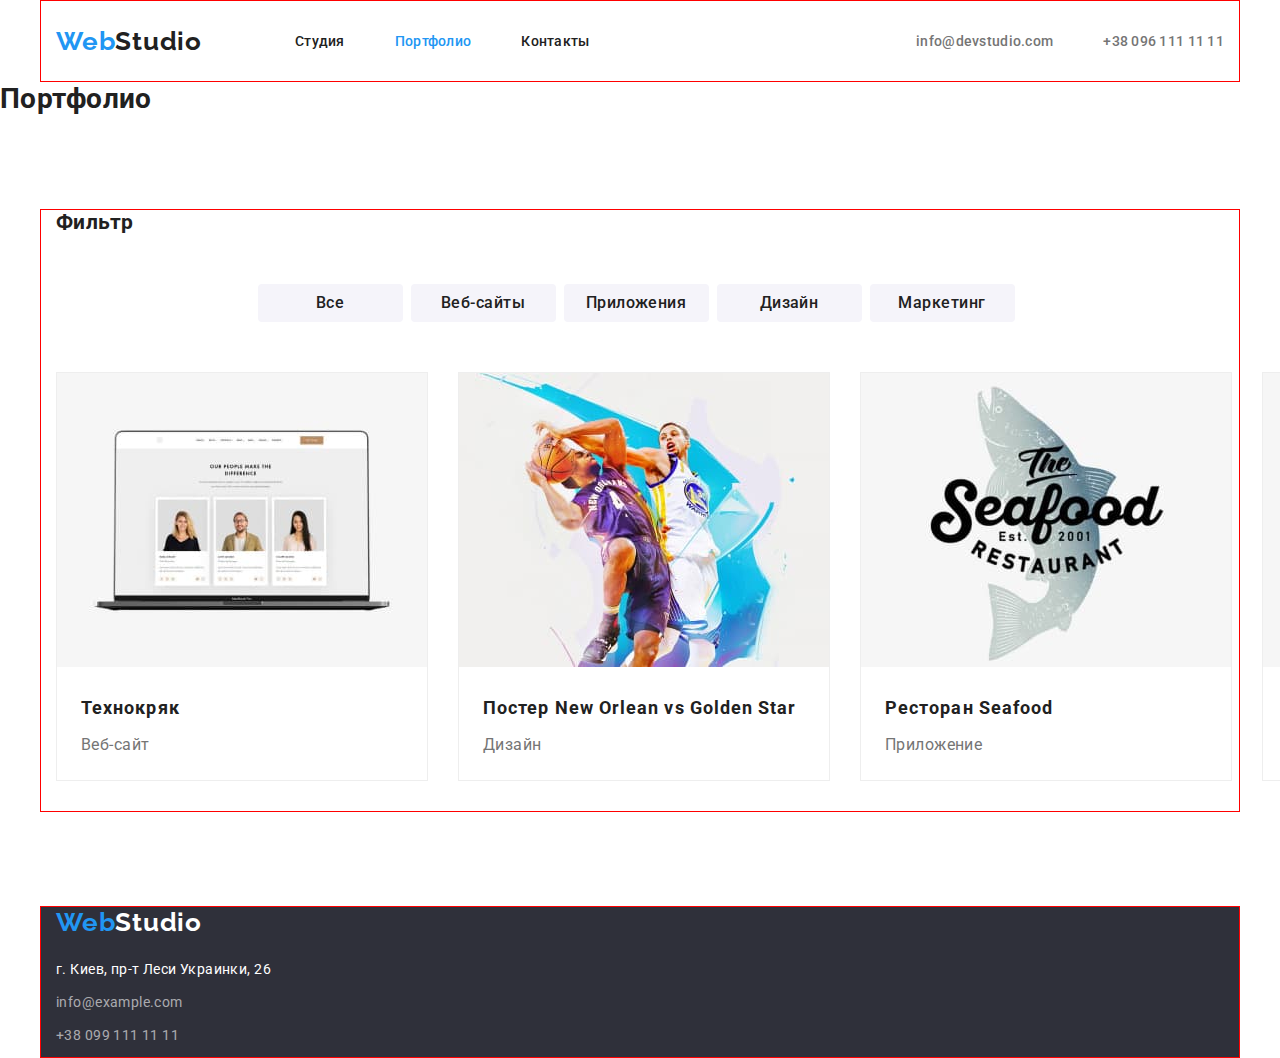
==== commit 3072a9f7: "after validation" ====
--- a/portfolio.html
+++ b/portfolio.html
@@ -56,24 +56,33 @@
          </div>
       </header>
       <main>
-         <h1 hidden>Портфолио</h1>
+         <h1>Портфолио</h1>
          <section class="section">
-            <h2 hidden>Фильтр</h2>
             <div class="container filter-container">
-               <section class="button-section">
-               <button type="button" class="filter-button">Все</button>
-
-               <button type="button" class="filter-button">Веб-сайты</button>
-
-               <button type="button" class="filter-button">Приложения</button>
-
-               <button type="button" class="filter-button">Дизайн</button>
-
-               <button type="button" class="filter-button">Маркетинг</button> </section>
+               <h2>Фильтр</h2>
+               <div class="button-filter">
+                  <button type="button" class="button-filter-item">Все</button>
+
+                  <button type="button" class="button-filter-item">
+                     Веб-сайты
+                  </button>
+
+                  <button type="button" class="button-filter-item">
+                     Приложения
+                  </button>
+
+                  <button type="button" class="button-filter-item">
+                     Дизайн
+                  </button>
+
+                  <button type="button" class="button-filter-item">
+                     Маркетинг
+                  </button>
+               </div>
+
                <ul class="projects-list">
-                  <div>
-                  <li class="projects-list-item">
-                       <img
+                  <li class="projects-list-item">
+                     <img
                         src="./img/portfolio-page/project1.jpg"
                         alt="Экран
                         ноутбука с активной страницей веб-сайта"
@@ -81,8 +90,9 @@
                         height="294"
                      />
                      <div class="description-projects">
-                     <h3 class="description-title">Технокряк</h3>
-                     <p class="description-subtitle">Веб-сайт</p></div>
+                        <h3 class="description-title">Технокряк</h3>
+                        <p class="description-subtitle">Веб-сайт</p>
+                     </div>
                   </li>
                   <li class="projects-list-item">
                      <img
@@ -92,10 +102,10 @@
                         height="294"
                      />
                      <div class="description-projects">
-                        <h3  class="description-title">
+                        <h3 class="description-title">
                            Постер
                            <span lang="en">New Orlean vs Golden Star</span>
-                        </h3 class="description-title">
+                        </h3>
                         <p class="description-subtitle">Дизайн</p>
                      </div>
                   </li>
@@ -107,11 +117,13 @@
                         height="294"
                      />
                      <div class="description-projects">
-                        <h3 class="description-title">Ресторан <span lang="en">Seafood</span></h3>
+                        <h3 class="description-title">
+                           Ресторан <span lang="en">Seafood</span>
+                        </h3>
                         <p class="description-subtitle">Приложение</p>
                      </div>
-                  </li></div>
-                  <div>
+                  </li>
+
                   <li class="projects-list-item">
                      <img
                         src="./img/portfolio-page/project4.jpg"
@@ -120,7 +132,9 @@
                         height="294"
                      />
                      <div class="description-projects">
-                        <h3 class="description-title">Проект <span lang="en">Prime</span></h3>
+                        <h3 class="description-title">
+                           Проект <span lang="en">Prime</span>
+                        </h3>
                         <p class="description-subtitle">Маркетинг</p>
                      </div>
                   </li>
@@ -132,11 +146,13 @@
                         height="294"
                      />
                      <div class="description-projects">
-                        <h3 class="description-title">Проект <span lang="en">Boxes</span></h3>
+                        <h3 class="description-title">
+                           Проект <span lang="en">Boxes</span>
+                        </h3>
                         <p class="description-subtitle">Приложение</p>
                      </div>
                   </li>
-                     <li class="projects-list-item">
+                  <li class="projects-list-item">
                      <img
                         src="./img/portfolio-page/project6.jpg"
                         alt="Стационарный монитор"
@@ -144,11 +160,13 @@
                         height="294"
                      />
                      <div class="description-projects">
-                        <h3  class="description-title" lang="en">Inspiration has no Borders</h3>
+                        <h3 class="description-title" lang="en">
+                           Inspiration has no Borders
+                        </h3>
                         <p class="description-subtitle">Веб-сайт</p>
                      </div>
-                  </li></div>
-                  <div>
+                  </li>
+
                   <li class="projects-list-item">
                      <img
                         src="./img/portfolio-page/project7.jpg"
@@ -172,7 +190,9 @@
                         height="294"
                      />
                      <div class="description-projects">
-                        <h3 class="description-title">Проект <span lang="en">LAB</span></h3>
+                        <h3 class="description-title">
+                           Проект <span lang="en">LAB</span>
+                        </h3>
                         <p class="description-subtitle">Маркетинг</p>
                      </div>
                   </li>
@@ -184,10 +204,12 @@
                         height="294"
                      />
                      <div class="description-projects">
-                        <h3 class="description-title" lang="en">Growing Business</h3>
+                        <h3 class="description-title" lang="en">
+                           Growing Business
+                        </h3>
                         <p class="description-subtitle">Приложение</p>
                      </div>
-                  </li></div>
+                  </li>
                </ul>
             </div>
          </section>
--- a/css/styles.css
+++ b/css/styles.css
@@ -34,7 +34,7 @@
 .what-we-do-list,
 .feature-list,
 .projects-list,
-.button-section {
+.button-filter {
    display: flex;
 }
 .header-container {
@@ -214,7 +214,7 @@
 /* PAGE СТУДИЯ FINISH */
 
 /* PAGE ПОРТФОЛИО START */
-.filter-button {
+.button-filter-item {
    font-family: inherit;
    font-weight: 500;
    font-size: 16px;
@@ -232,7 +232,7 @@
    margin: 0 8px 50px 0;
 }
 
-.filter-button:hover {
+.button-filter-item:hover {
    color: var(--white-color);
    background-color: var(--accent-color);
    box-shadow: 0px 3px 1px rgba(0, 0, 0, 0.1), 0px 1px 2px rgba(0, 0, 0, 0.08),
@@ -260,7 +260,7 @@
    margin: 0 30px 30px 0;
    border: 1px solid #eeeeee;
 }
-.button-section {
+.button-filter {
    justify-content: center;
 }
 /* PAGE ПОРТФОЛИО FINISH */
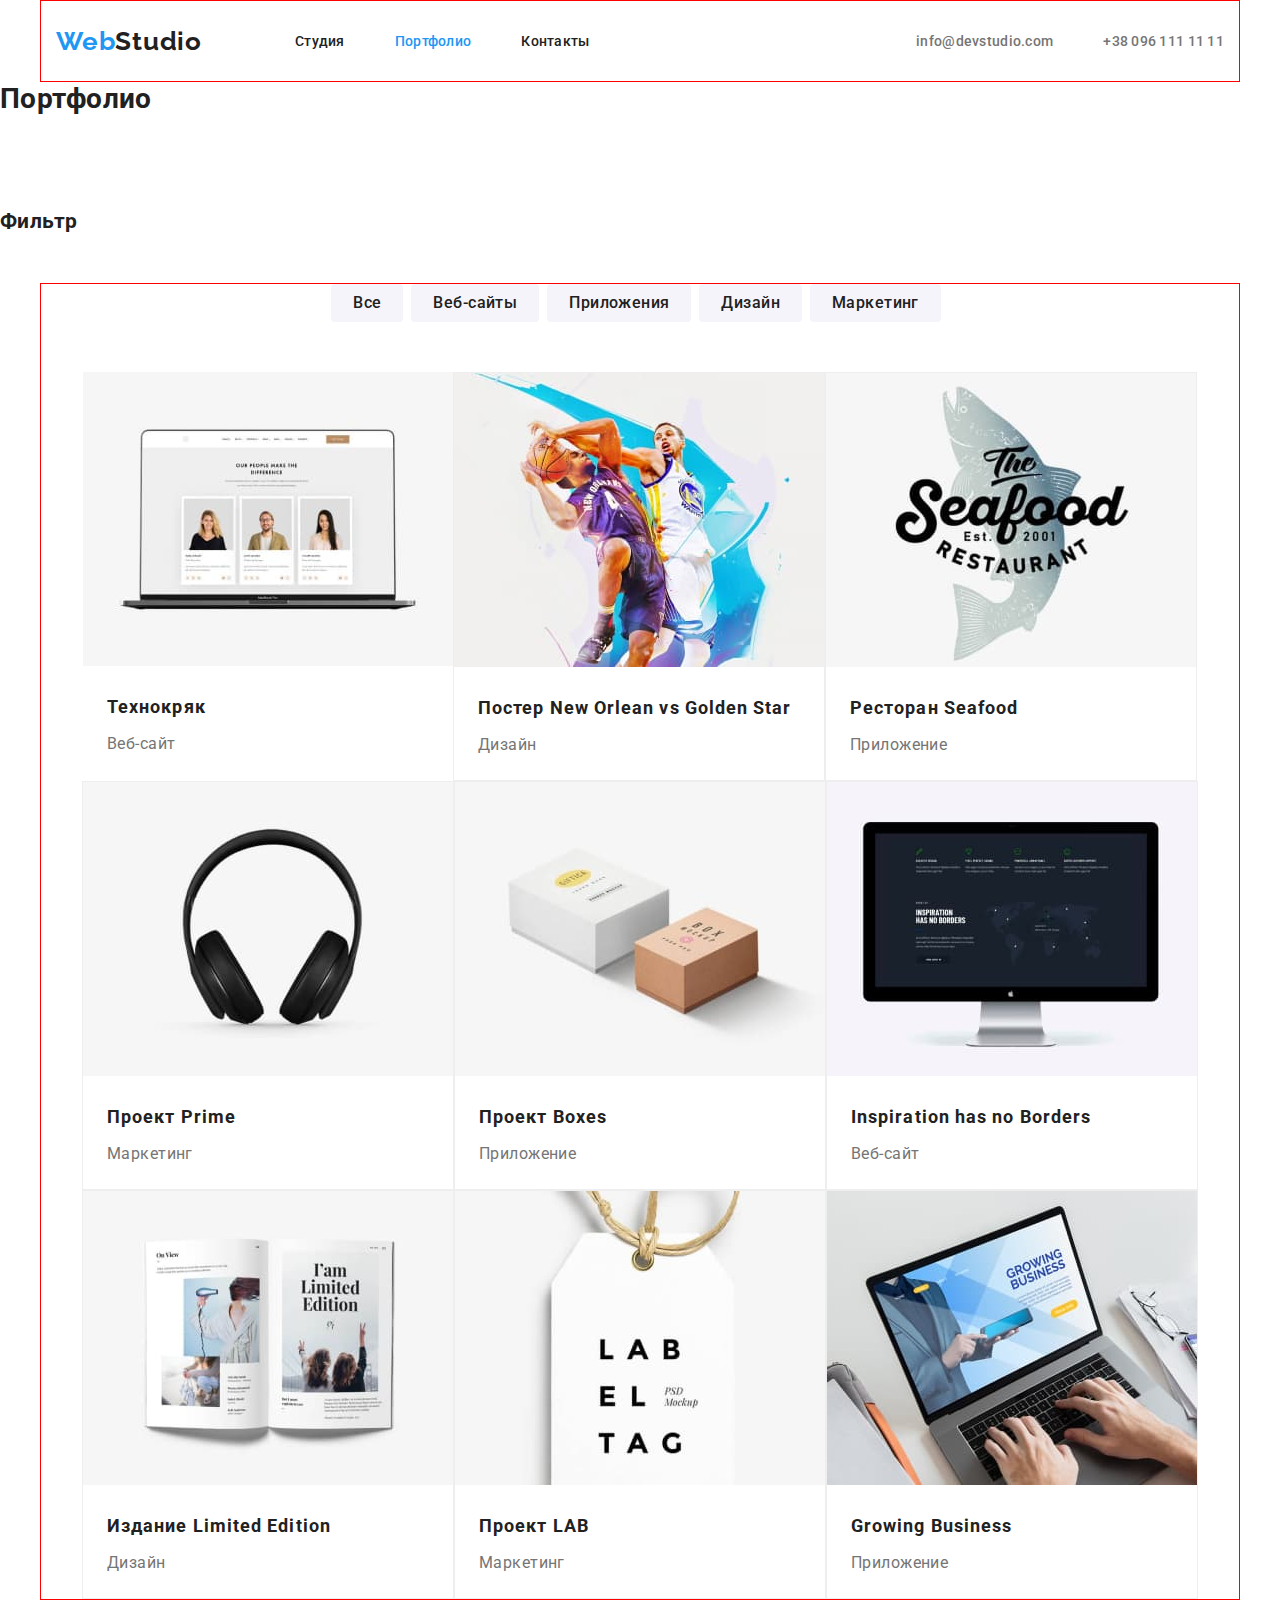
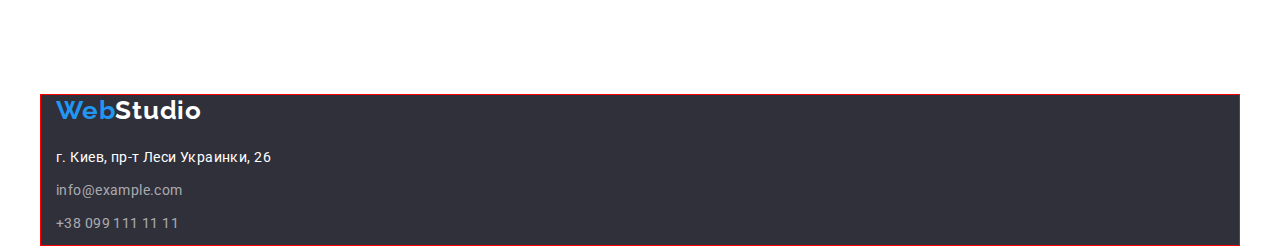
==== commit db481781: "change button settings" ====
--- a/portfolio.html
+++ b/portfolio.html
@@ -58,159 +58,169 @@
       <main>
          <h1>Портфолио</h1>
          <section class="section">
+            <h2>Фильтр</h2>
             <div class="container filter-container">
-               <h2>Фильтр</h2>
-               <div class="button-filter">
-                  <button type="button" class="button-filter-item">Все</button>
+               <ul class="button-filter-list">
+                  <li>
+                     <button type="button" class="button-filter-item">
+                        Все
+                     </button>
+                  </li>
+                  <li>
+                     <button type="button" class="button-filter-item">
+                        Веб-сайты
+                     </button>
+                  </li>
+                  <li>
+                     <button type="button" class="button-filter-item">
+                        Приложения
+                     </button>
+                  </li>
+                  <li>
+                     <button type="button" class="button-filter-item">
+                        Дизайн
+                     </button>
+                  </li>
+                  <li>
+                     <button type="button" class="button-filter-item">
+                        Маркетинг
+                     </button>
+                  </li>
+               </ul>
 
-                  <button type="button" class="button-filter-item">
-                     Веб-сайты
-                  </button>
+               <div class="projects-works">
+                  <ul class="projects-list">
+                     <li class="projects-list-item-fist">
+                        <img
+                           src="./img/portfolio-page/project1.jpg"
+                           alt="Экран
+                        ноутбука с активной страницей веб-сайта"
+                           width="370"
+                           height="294"
+                        />
+                        <div class="description-projects">
+                           <h3 class="description-title">Технокряк</h3>
+                           <p class="description-subtitle">Веб-сайт</p>
+                        </div>
+                     </li>
+                     <li class="projects-list-item">
+                        <img
+                           src="./img/portfolio-page/project2.jpg"
+                           alt="Игра двух баскетболистов"
+                           width="370"
+                           height="294"
+                        />
+                        <div class="description-projects">
+                           <h3 class="description-title">
+                              Постер
+                              <span lang="en">New Orlean vs Golden Star</span>
+                           </h3>
+                           <p class="description-subtitle">Дизайн</p>
+                        </div>
+                     </li>
+                     <li class="projects-list-item">
+                        <img
+                           src="./img/portfolio-page/project3.jpg"
+                           alt="Логотип ресторана Seafood"
+                           width="370"
+                           height="294"
+                        />
+                        <div class="description-projects">
+                           <h3 class="description-title">
+                              Ресторан <span lang="en">Seafood</span>
+                           </h3>
+                           <p class="description-subtitle">Приложение</p>
+                        </div>
+                     </li>
 
-                  <button type="button" class="button-filter-item">
-                     Приложения
-                  </button>
+                     <li class="projects-list-item">
+                        <img
+                           src="./img/portfolio-page/project4.jpg"
+                           alt="Чёрные наушники"
+                           width="370"
+                           height="294"
+                        />
+                        <div class="description-projects">
+                           <h3 class="description-title">
+                              Проект <span lang="en">Prime</span>
+                           </h3>
+                           <p class="description-subtitle">Маркетинг</p>
+                        </div>
+                     </li>
+                     <li class="projects-list-item">
+                        <img
+                           src="./img/portfolio-page/project5.jpg"
+                           alt="Две коробки:белая и бежевая"
+                           width="370"
+                           height="294"
+                        />
+                        <div class="description-projects">
+                           <h3 class="description-title">
+                              Проект <span lang="en">Boxes</span>
+                           </h3>
+                           <p class="description-subtitle">Приложение</p>
+                        </div>
+                     </li>
+                     <li class="projects-list-item">
+                        <img
+                           src="./img/portfolio-page/project6.jpg"
+                           alt="Стационарный монитор"
+                           width="370"
+                           height="294"
+                        />
+                        <div class="description-projects">
+                           <h3 class="description-title" lang="en">
+                              Inspiration has no Borders
+                           </h3>
+                           <p class="description-subtitle">Веб-сайт</p>
+                        </div>
+                     </li>
 
-                  <button type="button" class="button-filter-item">
-                     Дизайн
-                  </button>
-
-                  <button type="button" class="button-filter-item">
-                     Маркетинг
-                  </button>
+                     <li class="projects-list-item">
+                        <img
+                           src="./img/portfolio-page/project7.jpg"
+                           alt="Разворот книги"
+                           width="370"
+                           height="294"
+                        />
+                        <div class="description-projects">
+                           <h3 class="description-title">
+                              Издание
+                              <span lang="en">Limited Edition</span>
+                           </h3>
+                           <p class="description-subtitle">Дизайн</p>
+                        </div>
+                     </li>
+                     <li class="projects-list-item">
+                        <img
+                           src="./img/portfolio-page/project8.jpg"
+                           alt="Бирка со шнурком и ушком"
+                           width="370"
+                           height="294"
+                        />
+                        <div class="description-projects">
+                           <h3 class="description-title">
+                              Проект <span lang="en">LAB</span>
+                           </h3>
+                           <p class="description-subtitle">Маркетинг</p>
+                        </div>
+                     </li>
+                     <li class="projects-list-item">
+                        <img
+                           src="./img/portfolio-page/project9.jpg"
+                           alt="Работа за ноутбуком"
+                           width="370"
+                           height="294"
+                        />
+                        <div class="description-projects">
+                           <h3 class="description-title" lang="en">
+                              Growing Business
+                           </h3>
+                           <p class="description-subtitle">Приложение</p>
+                        </div>
+                     </li>
+                  </ul>
                </div>
-
-               <ul class="projects-list">
-                  <li class="projects-list-item">
-                     <img
-                        src="./img/portfolio-page/project1.jpg"
-                        alt="Экран
-                        ноутбука с активной страницей веб-сайта"
-                        width="370"
-                        height="294"
-                     />
-                     <div class="description-projects">
-                        <h3 class="description-title">Технокряк</h3>
-                        <p class="description-subtitle">Веб-сайт</p>
-                     </div>
-                  </li>
-                  <li class="projects-list-item">
-                     <img
-                        src="./img/portfolio-page/project2.jpg"
-                        alt="Игра двух баскетболистов"
-                        width="370"
-                        height="294"
-                     />
-                     <div class="description-projects">
-                        <h3 class="description-title">
-                           Постер
-                           <span lang="en">New Orlean vs Golden Star</span>
-                        </h3>
-                        <p class="description-subtitle">Дизайн</p>
-                     </div>
-                  </li>
-                  <li class="projects-list-item">
-                     <img
-                        src="./img/portfolio-page/project3.jpg"
-                        alt="Логотип ресторана Seafood"
-                        width="370"
-                        height="294"
-                     />
-                     <div class="description-projects">
-                        <h3 class="description-title">
-                           Ресторан <span lang="en">Seafood</span>
-                        </h3>
-                        <p class="description-subtitle">Приложение</p>
-                     </div>
-                  </li>
-
-                  <li class="projects-list-item">
-                     <img
-                        src="./img/portfolio-page/project4.jpg"
-                        alt="Чёрные наушники"
-                        width="370"
-                        height="294"
-                     />
-                     <div class="description-projects">
-                        <h3 class="description-title">
-                           Проект <span lang="en">Prime</span>
-                        </h3>
-                        <p class="description-subtitle">Маркетинг</p>
-                     </div>
-                  </li>
-                  <li class="projects-list-item">
-                     <img
-                        src="./img/portfolio-page/project5.jpg"
-                        alt="Две коробки:белая и бежевая"
-                        width="370"
-                        height="294"
-                     />
-                     <div class="description-projects">
-                        <h3 class="description-title">
-                           Проект <span lang="en">Boxes</span>
-                        </h3>
-                        <p class="description-subtitle">Приложение</p>
-                     </div>
-                  </li>
-                  <li class="projects-list-item">
-                     <img
-                        src="./img/portfolio-page/project6.jpg"
-                        alt="Стационарный монитор"
-                        width="370"
-                        height="294"
-                     />
-                     <div class="description-projects">
-                        <h3 class="description-title" lang="en">
-                           Inspiration has no Borders
-                        </h3>
-                        <p class="description-subtitle">Веб-сайт</p>
-                     </div>
-                  </li>
-
-                  <li class="projects-list-item">
-                     <img
-                        src="./img/portfolio-page/project7.jpg"
-                        alt="Разворот книги"
-                        width="370"
-                        height="294"
-                     />
-                     <div class="description-projects">
-                        <h3 class="description-title">
-                           Издание
-                           <span lang="en">Limited Edition</span>
-                        </h3>
-                        <p class="description-subtitle">Дизайн</p>
-                     </div>
-                  </li>
-                  <li class="projects-list-item">
-                     <img
-                        src="./img/portfolio-page/project8.jpg"
-                        alt="Бирка со шнурком и ушком"
-                        width="370"
-                        height="294"
-                     />
-                     <div class="description-projects">
-                        <h3 class="description-title">
-                           Проект <span lang="en">LAB</span>
-                        </h3>
-                        <p class="description-subtitle">Маркетинг</p>
-                     </div>
-                  </li>
-                  <li class="projects-list-item">
-                     <img
-                        src="./img/portfolio-page/project9.jpg"
-                        alt="Работа за ноутбуком"
-                        width="370"
-                        height="294"
-                     />
-                     <div class="description-projects">
-                        <h3 class="description-title" lang="en">
-                           Growing Business
-                        </h3>
-                        <p class="description-subtitle">Приложение</p>
-                     </div>
-                  </li>
-               </ul>
             </div>
          </section>
       </main>
--- a/css/styles.css
+++ b/css/styles.css
@@ -33,8 +33,7 @@
 .team-list,
 .what-we-do-list,
 .feature-list,
-.projects-list,
-.button-filter {
+.button-filter-list {
    display: flex;
 }
 .header-container {
@@ -43,7 +42,7 @@
 
 .logo {
    font-family: var(--secondary-font-title);
-   font-weight: bold;
+   font-weight: 700;
    font-size: 26px;
    line-height: calc(31 / 26);
    letter-spacing: 0.03em;
@@ -87,6 +86,12 @@
 .contacts-link-footer:focus {
    color: var(--accent-color);
 }
+.modal-btn:hover,
+.modal-btn:focus {
+   background: #188ce8;
+   box-shadow: 0px 4px 4px rgba(0, 0, 0, 0.15);
+   border-radius: 4px;
+}
 .nav-links-item:current {
    color: var(--accent-color);
 }
@@ -97,7 +102,7 @@
 /* PAGE СТУДИЯ START */
 .modal-btn {
    font-family: inherit;
-   font-weight: bold;
+   font-weight: 700;
    font-size: 16px;
    font-style: inherit;
    line-height: 1.88em;
@@ -113,6 +118,7 @@
 
 .hero {
    font-size: 44px;
+   font-weight: 900;
    line-height: 1.36em;
    text-align: center;
    letter-spacing: 0.06em;
@@ -121,7 +127,7 @@
    background-color: var(--header-footer-background-color);
 }
 .feature-list-item h3 {
-   font-weight: bold;
+   font-weight: 700;
    line-height: 1.14;
    text-transform: uppercase;
    margin-bottom: 10px;
@@ -133,7 +139,7 @@
    display: block;
    margin-bottom: 20px;
 }
-*/ .feature-list-item p {
+.feature-list-item p {
    line-height: 1.71em;
    color: var(--secondary-color);
 }
@@ -146,7 +152,7 @@
 }
 .what-we-do-section h2,
 .team-section h2 {
-   font-weight: bold;
+   font-weight: 700;
    font-size: 36px;
    line-height: 1.17em;
    text-align: center;
@@ -216,30 +222,31 @@
 /* PAGE ПОРТФОЛИО START */
 .button-filter-item {
    font-family: inherit;
+   font-style: inherit;
    font-weight: 500;
    font-size: 16px;
    line-height: 1.63em;
    align-items: center;
    text-align: center;
    border-radius: 4px;
-   font-style: inherit;
-   letter-spacing: 0.03em;
+   letter-spacing: inherit;
    color: inherit;
    background: var(--secondary-background-color);
-   width: 145px;
+   border-radius: 4px;
    height: 38px;
    padding: 6px 22px;
    margin: 0 8px 50px 0;
 }
 
-.button-filter-item:hover {
+.button-filter-item:hover,
+.button-filter-item:focus {
    color: var(--white-color);
    background-color: var(--accent-color);
    box-shadow: 0px 3px 1px rgba(0, 0, 0, 0.1), 0px 1px 2px rgba(0, 0, 0, 0.08),
       0px 2px 2px rgba(0, 0, 0, 0.12);
 }
 .description-title {
-   font-weight: bold;
+   font-weight: 700;
    font-size: 18px;
    line-height: 2em;
    letter-spacing: 0.06em;
@@ -256,11 +263,18 @@
 .filter-container {
    background-color: var(--white-color);
 }
+.button-filter-list,
+.projects-works,
+.projects-list {
+   justify-content: center;
+}
+.projects-list {
+   flex-wrap: wrap;
+   display: flex;
+   align-content: center;
+}
 .projects-list-item {
-   margin: 0 30px 30px 0;
    border: 1px solid #eeeeee;
 }
-.button-filter {
-   justify-content: center;
-}
+
 /* PAGE ПОРТФОЛИО FINISH */
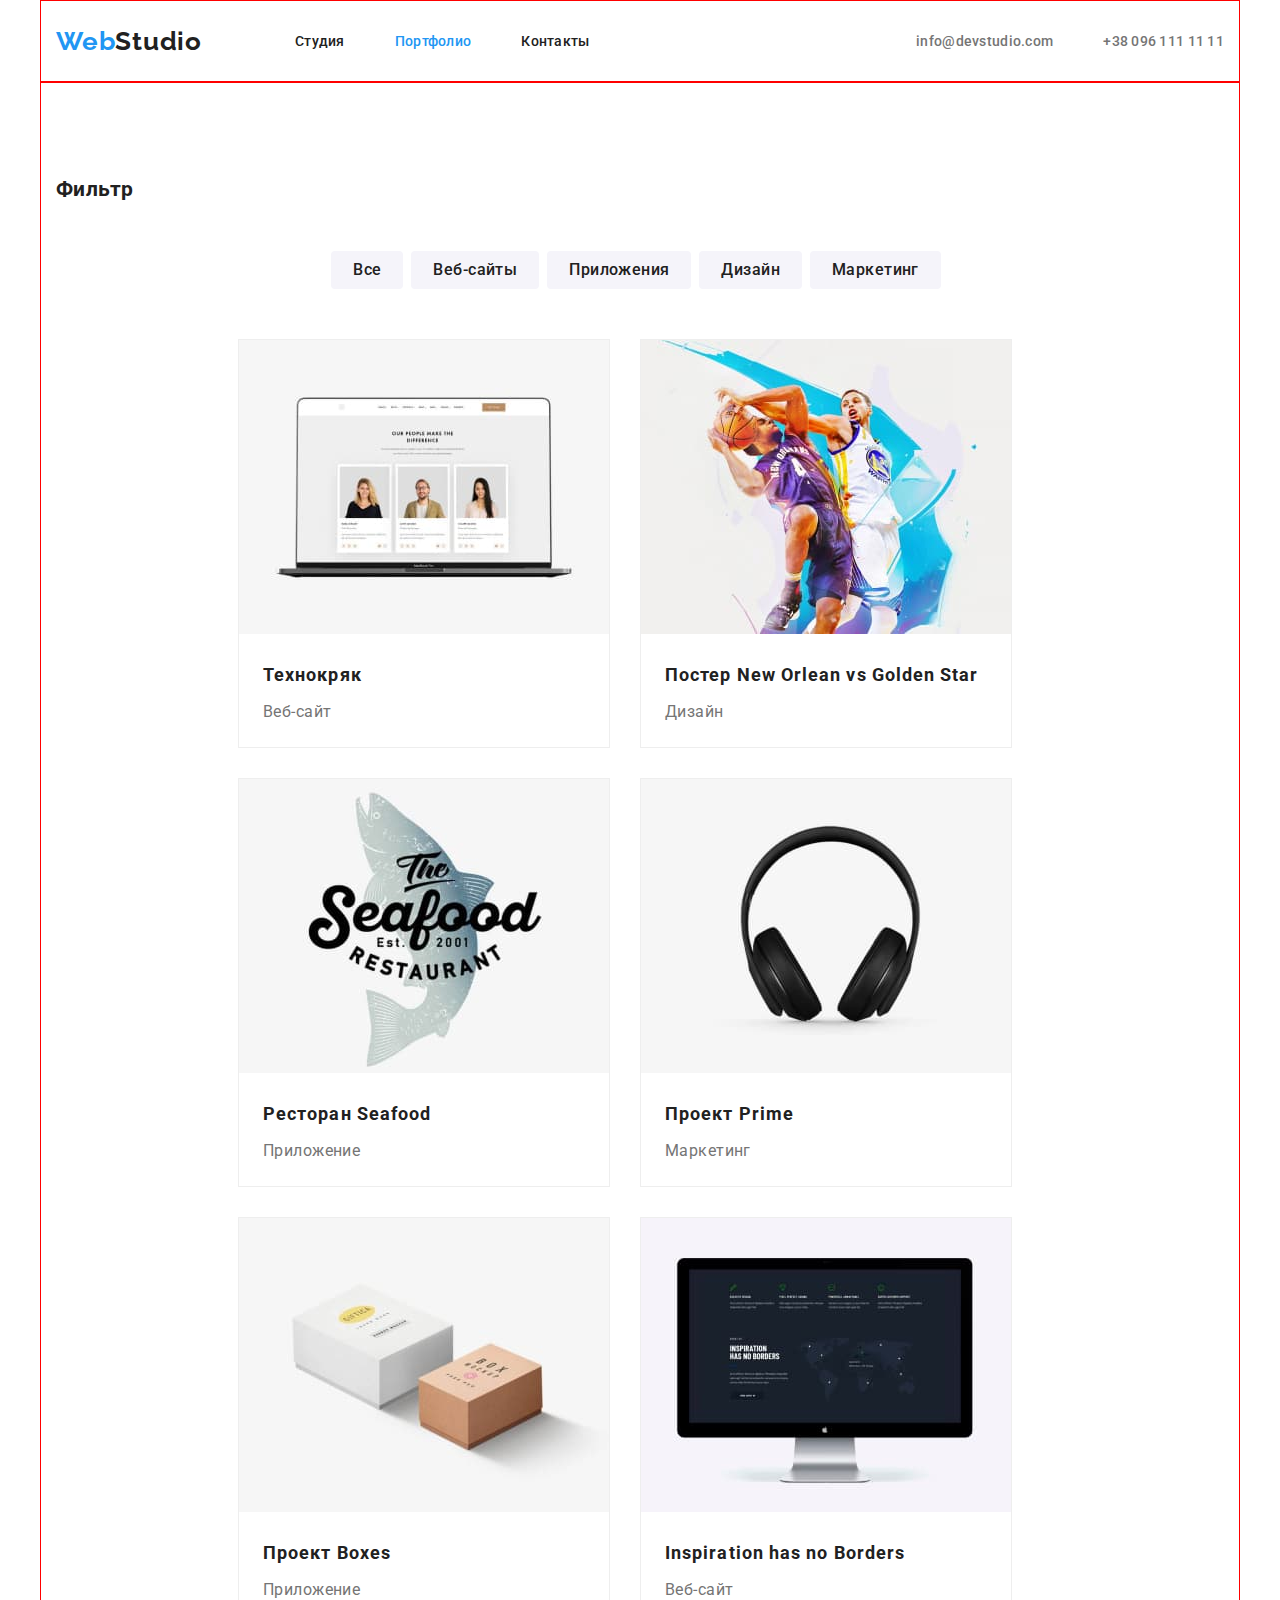
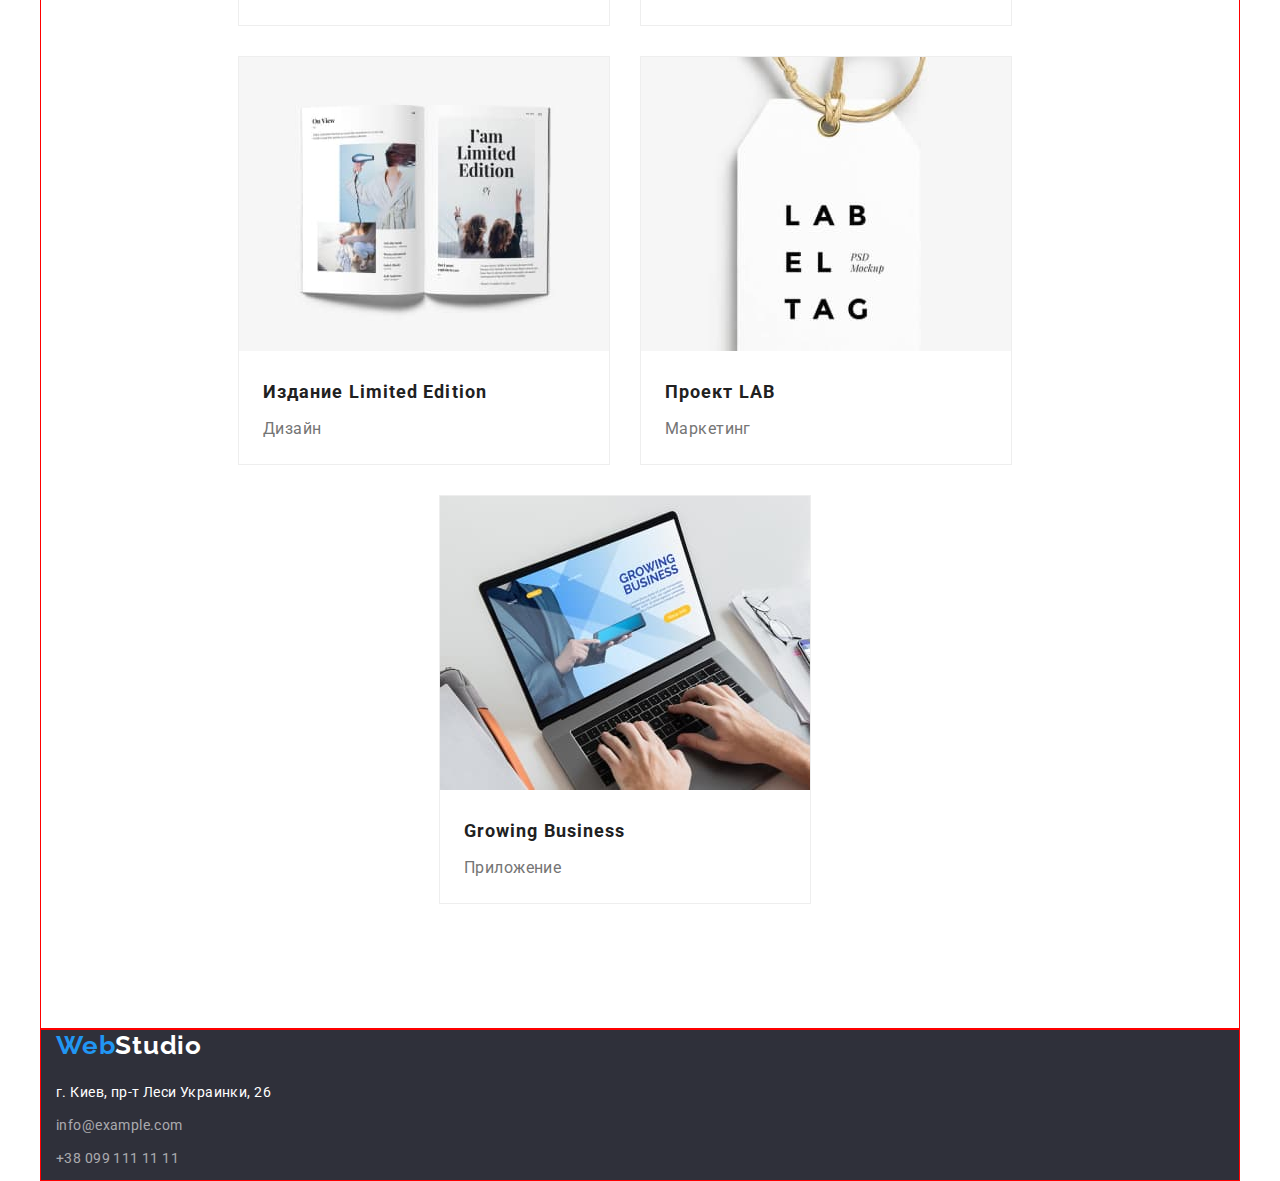
==== commit 74e0a34c: "виправила відступи між контейнерами" ====
--- a/portfolio.html
+++ b/portfolio.html
@@ -56,10 +56,11 @@
          </div>
       </header>
       <main>
-         <h1>Портфолио</h1>
-         <section class="section">
-            <h2>Фильтр</h2>
-            <div class="container filter-container">
+         <h1 hidden>Портфолио</h1>
+         <div class="container filter-container">
+            <section class="section">
+               <h2>Фильтр</h2>
+
                <ul class="button-filter-list">
                   <li>
                      <button type="button" class="button-filter-item">
@@ -90,7 +91,7 @@
 
                <div class="projects-works">
                   <ul class="projects-list">
-                     <li class="projects-list-item-fist">
+                     <li class="projects-list-item">
                         <img
                            src="./img/portfolio-page/project1.jpg"
                            alt="Экран
@@ -221,8 +222,8 @@
                      </li>
                   </ul>
                </div>
-            </div>
-         </section>
+            </section>
+         </div>
       </main>
       <footer>
          <div class="container footer-container">
--- a/css/styles.css
+++ b/css/styles.css
@@ -20,12 +20,14 @@
 .section {
    padding: 94px 0;
 }
-.container {
+.container,
+.container-hero {
    width: 1200px;
    margin: 0 auto;
    border: 1px solid red;
    padding: 0 15px;
 }
+
 .header-container,
 .page-nav,
 .contacts,
@@ -124,6 +126,8 @@
    letter-spacing: 0.06em;
    text-transform: uppercase;
    color: var(--white-color);
+}
+.container-hero {
    background-color: var(--header-footer-background-color);
 }
 .feature-list-item h3 {
@@ -274,6 +278,7 @@
    align-content: center;
 }
 .projects-list-item {
+   margin: 0 30px 30px 0;
    border: 1px solid #eeeeee;
 }
 
